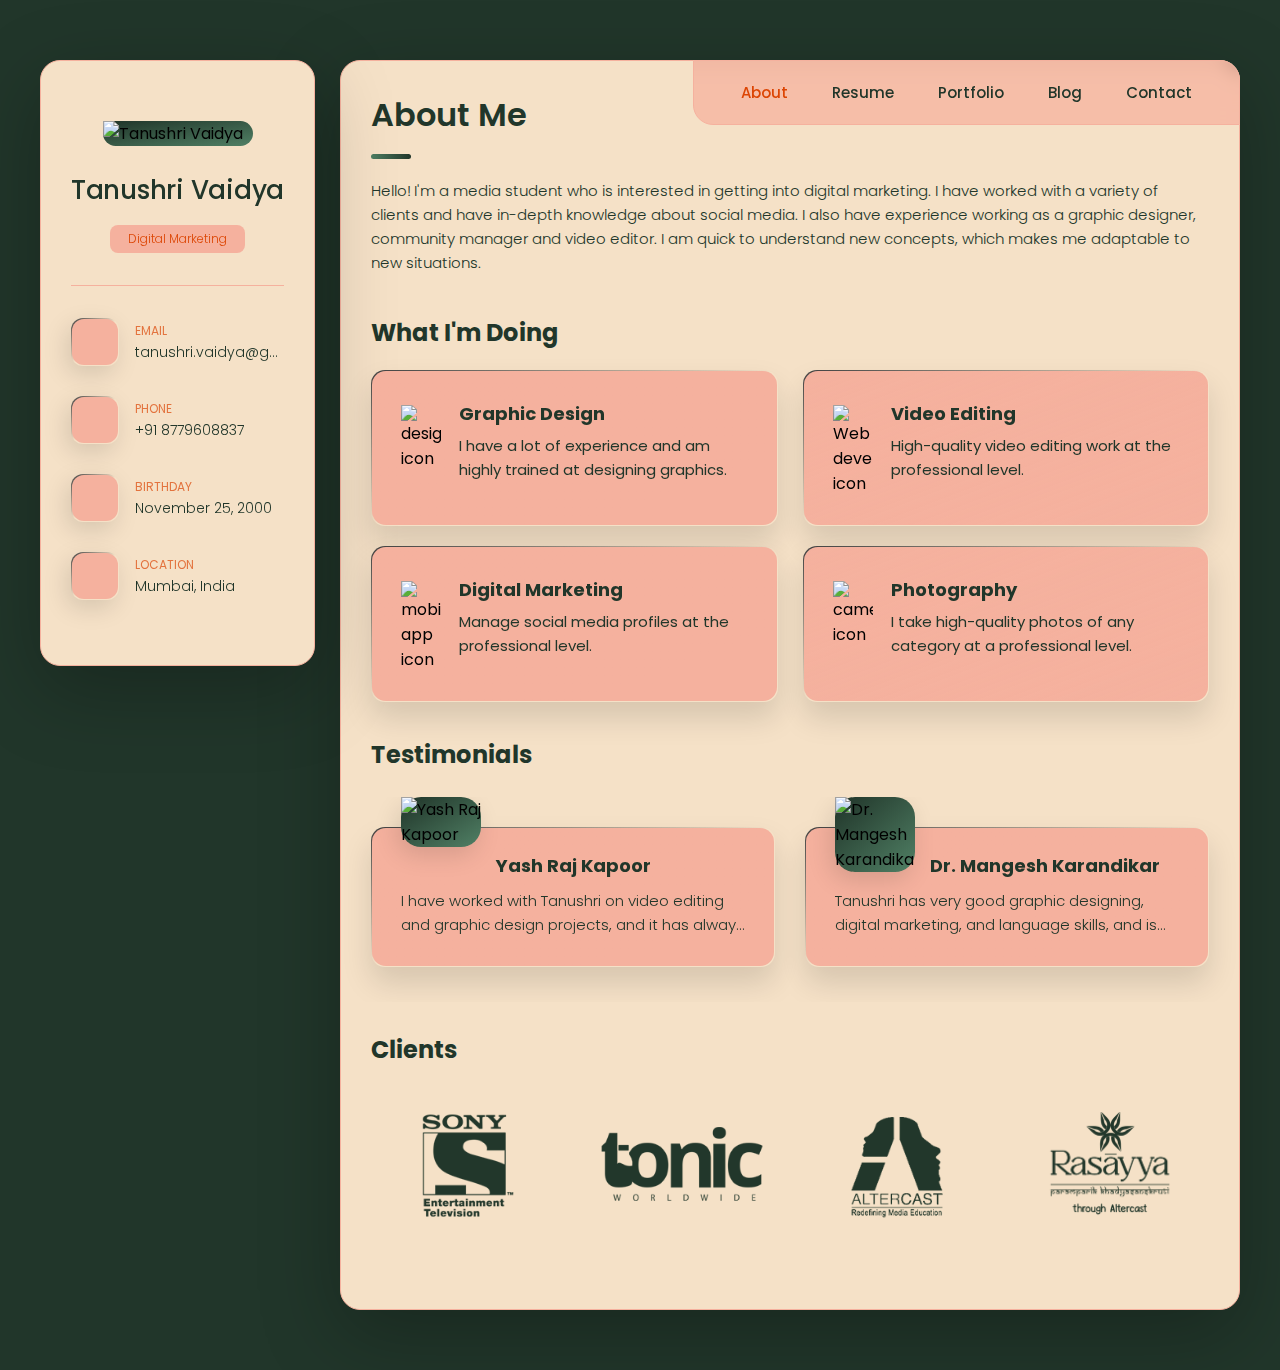
==== index.html @ 852ce0fb "Added password protection" ====
<!DOCTYPE html>
<html lang="en">
	<head>
		<meta charset="UTF-8" />
		<meta http-equiv="X-UA-Compatible" content="IE=edge" />
		<meta name="viewport" content="width=device-width, initial-scale=1.0" />
		<title>Tanushri Vaidya</title>
		<meta content="website" property="og:type" />
		<meta content="Tanushri Vaidya" property="og:title" />
		<meta
			content="I'm a media student pursuing Digital Marketing."
			property="fb:site_name"
		/>
		<meta
			content="I'm a media student who aims to work in the Digital Marketing and Community Management fields."
			property="og:description"
		/>
		<meta content="https://tanushrivaidya.in" property="og:url" />
		<meta
			content="https://tanushrivaidya.in/assets/images/my-new-avatar.png"
			property="og:image"
		/>
		<meta content="#FFDB70" data-react-helmet="true" name="theme-color" />

		<!--

    - favicon (Letter t icons created by riajulislam - Flaticon)
  -->
		<link
			rel="shortcut icon"
			href="./assets/images/logo.ico"
			type="image/x-icon"
		/>

		<!--
    - custom css link
  -->
		<link rel="stylesheet" href="./assets/css/style.css" />

		<!--
    - google font link
  -->
		<link rel="preconnect" href="https://fonts.googleapis.com" />
		<link rel="preconnect" href="https://fonts.gstatic.com" crossorigin />
		<link
			href="https://fonts.googleapis.com/css2?family=Poppins:wght@300;400;500;600&display=swap"
			rel="stylesheet"
		/>
	</head>

	<body>
		<!--
    - #MAIN
  -->

		<main>
			<!--
      - #SIDEBAR
    -->

			<aside class="sidebar" data-sidebar>
				<div class="sidebar-info">
					<figure class="avatar-box">
						<img
							src="./assets/images/my-new-avatar.png"
							alt="Tanushri Vaidya"
							width="80"
						/>
					</figure>

					<div class="info-content">
						<h1 class="name" title="Tanushri Vaidya">Tanushri Vaidya</h1>

						<p class="title">Digital Marketing</p>
					</div>

					<button class="info_more-btn" data-sidebar-btn>
						<span>Show Contacts</span>

						<ion-icon name="chevron-down"></ion-icon>
					</button>
				</div>

				<div class="sidebar-info_more">
					<div class="separator"></div>

					<ul class="contacts-list">
						<li class="contact-item">
							<div class="icon-box">
								<ion-icon name="mail-outline"></ion-icon>
							</div>

							<div class="contact-info">
								<p class="contact-title">Email</p>

								<a href="mailto:tanushri.vaidya@gmail.com" class="contact-link"
									>tanushri.vaidya@gmail.com</a
								>
							</div>
						</li>

						<li class="contact-item">
							<div class="icon-box">
								<ion-icon name="phone-portrait-outline"></ion-icon>
							</div>

							<div class="contact-info">
								<p class="contact-title">Phone</p>

								<a href="https://wa.me/918779608837" class="contact-link"
									>+91 8779608837</a
								>
							</div>
						</li>

						<li class="contact-item">
							<div class="icon-box">
								<ion-icon name="calendar-outline"></ion-icon>
							</div>

							<div class="contact-info">
								<p class="contact-title">Birthday</p>

								<time datetime="1982-06-23">November 25, 2000</time>
							</div>
						</li>

						<li class="contact-item">
							<div class="icon-box">
								<ion-icon name="location-outline"></ion-icon>
							</div>

							<div class="contact-info">
								<p class="contact-title">Location</p>

								<address>Mumbai, India</address>
							</div>
						</li>
					</ul>

					<div class="separator"></div>

					<ul class="social-list">
						<li class="social-item">
							<a
								href="https://www.facebook.com/tanushri.vaidya.7"
								class="social-link"
							>
								<ion-icon name="logo-facebook"></ion-icon>
							</a>
						</li>

						<li class="social-item">
							<a href="https://twitter.com/tansmh" class="social-link">
								<ion-icon name="logo-twitter"></ion-icon>
							</a>
						</li>

						<li class="social-item">
							<a href="https://instagram.com/tanityshop" class="social-link">
								<ion-icon name="logo-instagram"></ion-icon>
							</a>
						</li>

						<li class="social-item">
							<a
								href="https://www.linkedin.com/in/tanushrivaidya"
								class="social-link"
							>
								<ion-icon name="logo-linkedin"></ion-icon>
							</a>
						</li>

						<li class="social-item">
							<a
								href="https://www.youtube.com/@TanityShop"
								class="social-link"
							>
								<ion-icon name="logo-youtube"></ion-icon>
							</a>
						</li>
					</ul>
				</div>
			</aside>

			<!--
      - #main-content
    -->

			<div class="main-content">
				<!--
        - #NAVBAR
      -->

				<nav class="navbar">
					<ul class="navbar-list">
						<li class="navbar-item">
							<button class="navbar-link active" data-nav-link>About</button>
						</li>

						<li class="navbar-item">
							<button class="navbar-link" data-nav-link>Resume</button>
						</li>

						<li class="navbar-item">
							<button class="navbar-link" data-nav-link id="password-protect">Portfolio</button>
						</li>

						<li class="navbar-item">
							<button class="navbar-link" data-nav-link>Blog</button>
						</li>

						<li class="navbar-item">
							<button class="navbar-link" data-nav-link>Contact</button>
						</li>
					</ul>
				</nav>

				<!--
        - #ABOUT
      -->

				<article class="about active" data-page="about">
					<header>
						<h2 class="h2 article-title">About me</h2>
					</header>

					<section class="about-text">
						<p>
							Hello! I'm a media student who is interested in getting into digital marketing. I have worked with a variety of clients and have in-depth knowledge about social media. I also have experience working as a graphic designer, community manager and video editor. I am quick to understand new concepts, which makes me adaptable to new situations.
						</p>

						<!-- <p>
            My job is to build your website so that it is functional and user-friendly but at the same time attractive.
            Moreover, I add personal touch to your product and make sure that is eye-catching and easy to use. My aim is to bring
            across your
            message and identity in the most creative way. I created web design for many famous brand companies.
          </p>-->
					</section>

					<!--
          - service
        -->

					<section class="service">
						<h3 class="h3 service-title">What i'm doing</h3>

						<ul class="service-list">
							<li class="service-item">
								<div class="service-icon-box">
									<img
										src="./assets/images/icon-design.svg
                "
										alt="design icon"
										width="40"
									/>
								</div>

								<div class="service-content-box">
									<h4 class="h4 service-item-title">Graphic Design</h4>

									<p class="service-item-text">
										I have a lot of experience and am highly trained at
										designing graphics.
									</p>
								</div>
							</li>

							<li class="service-item">
								<div class="service-icon-box">
									<img
										src="./assets/images/icon-dev.svg"
										alt="Web development icon"
										width="40"
									/>
								</div>

								<div class="service-content-box">
									<h4 class="h4 service-item-title">Video Editing</h4>

									<p class="service-item-text">
										High-quality video editing work at the professional level.
									</p>
								</div>
							</li>

							<li class="service-item">
								<div class="service-icon-box">
									<img
										src="./assets/images/icon-app.svg"
										alt="mobile app icon"
										width="40"
									/>
								</div>

								<div class="service-content-box">
									<h4 class="h4 service-item-title">Digital Marketing</h4>

									<p class="service-item-text">
										Manage social media profiles at the professional level.
									</p>
								</div>
							</li>

							<li class="service-item">
								<div class="service-icon-box">
									<img
										src="./assets/images/icon-photo.svg"
										alt="camera icon"
										width="40"
									/>
								</div>

								<div class="service-content-box">
									<h4 class="h4 service-item-title">Photography</h4>

									<p class="service-item-text">
										I take high-quality photos of any category at a professional
										level.
									</p>
								</div>
							</li>
						</ul>
					</section>

					<!--
          - testimonials
        -->

					<section class="testimonials">
						<h3 class="h3 testimonials-title">Testimonials</h3>

						<ul class="testimonials-list has-scrollbar">
							<li class="testimonials-item">
								<div class="content-card" data-testimonials-item>
									<figure class="testimonials-avatar-box">
										<img
											src="./assets/images/avatar-1.png"
											alt="Yash Raj Kapoor"
											width="60"
											data-testimonials-avatar
										/>
									</figure>

									<h4
										class="h4 testimonials-item-title"
										data-testimonials-title
									>
										Yash Raj Kapoor
									</h4>

									<div class="testimonials-text" data-testimonials-text>
										<p>
											I have worked with Tanushri on video editing and graphic
											design projects, and it has always been my pleasure to do
											so. She is hard working and doesn't lose her focus once
											she sets on a target. She works well in teams and is not
											afraid to work under pressure. She will definitely be a
											great asset to any workplace.
										</p>
									</div>
								</div>
							</li>

							<li class="testimonials-item">
								<div class="content-card" data-testimonials-item>
									<figure class="testimonials-avatar-box">
										<img
											src="./assets/images/avatar-4.png"
											alt="Dr. Mangesh Karandikar"
											width="60"
											data-testimonials-avatar
										/>
									</figure>

									<h4
										class="h4 testimonials-item-title"
										data-testimonials-title
									>
										Dr. Mangesh Karandikar
									</h4>

									<div class="testimonials-text" data-testimonials-text>
										<p>
											Tanushri has very good graphic designing, digital
											marketing, and language skills, and is very dedicated
											towards her work. She is self-motivated, diligent in her
											work, and completes her work well in time. Her performance
											has exceeded our expectations and we are very happy with
											her work.
										</p>
									</div>
								</div>
							</li>

							<!--<li class="testimonials-item">
              <div class="content-card" data-testimonials-item>

                <figure class="testimonials-avatar-box">
                  <img src="./assets/images/avatar-2.png" alt="Jessica miller" width="60" data-testimonials-avatar>
                </figure>

                <h4 class="h4 testimonials-item-title" data-testimonials-title>Rachana Vaidya</h4>

                <div class="testimonials-text" data-testimonials-text>
                  <p>
                    Lorem ipsum dolor sit amet, consectetur adipiscing elit, sed do eiusmod tempor incididunt ut labore 
                    et dolore magna aliqua. Ut enim ad minim veniam, quis nostrud exercitation ullamco laboris nisi ut 
                    aliquip ex ea commodo consequat. Duis aute irure dolor in reprehenderit in voluptate velit esse cillum 
                    dolore eu fugiat nulla pariatur. Excepteur sint occaecat cupidatat non proident, sunt in culpa qui officia 
                    deserunt mollit anim id est laborum.
                  </p>
                </div>

              </div>
            </li>

            <li class="testimonials-item">
              <div class="content-card" data-testimonials-item>

                <figure class="testimonials-avatar-box">
                  <img src="./assets/images/avatar-3.png" alt="Emily evans" width="60" data-testimonials-avatar>
                </figure>

                <h4 class="h4 testimonials-item-title" data-testimonials-title>Emily evans</h4>

                <div class="testimonials-text" data-testimonials-text>
                  <p>
                    Richard was hired to create a corporate identity. We were very pleased with the work done. She has a
                    lot of experience
                    and is very concerned about the needs of client. Lorem ipsum dolor sit amet, ullamcous cididt
                    consectetur adipiscing
                    elit, seds do et eiusmod tempor incididunt ut laborels dolore magnarels alia.
                  </p>
                </div>

              </div>
            </li>

            <li class="testimonials-item">
              <div class="content-card" data-testimonials-item>

                <figure class="testimonials-avatar-box">
                  <img src="./assets/images/avatar-4.png" alt="Henry william" width="60" data-testimonials-avatar>
                </figure>

                <h4 class="h4 testimonials-item-title" data-testimonials-title>Henry william</h4>

                <div class="testimonials-text" data-testimonials-text>
                  <p>
                    Richard was hired to create a corporate identity. We were very pleased with the work done. She has a
                    lot of experience
                    and is very concerned about the needs of client. Lorem ipsum dolor sit amet, ullamcous cididt
                    consectetur adipiscing
                    elit, seds do et eiusmod tempor incididunt ut laborels dolore magnarels alia.
                  </p>
                </div>

              </div>
            </li>-->
						</ul>
					</section>

					<!--
          - testimonials modal
        -->

					<div class="modal-container" data-modal-container>
						<div class="overlay" data-overlay></div>

						<section class="testimonials-modal">
							<button class="modal-close-btn" data-modal-close-btn>
								<ion-icon name="close-outline"></ion-icon>
							</button>

							<div class="modal-img-wrapper">
								<figure class="modal-avatar-box">
									<img
										src="./assets/images/avatar-1.png"
										alt="Daniel lewis"
										width="80"
										data-modal-img
									/>
								</figure>

								<img src="./assets/images/icon-quote.svg" alt="quote icon" />
							</div>

							<div class="modal-content">
								<h4 class="h3 modal-title" data-modal-title>Daniel lewis</h4>

								<time datetime="2021-04-21">21 April, 2022</time>

								<div data-modal-text>
									<p>
										Richard was hired to create a corporate identity. We were
										very pleased with the work done. She has a lot of experience
										and is very concerned about the needs of client. Lorem ipsum
										dolor sit amet, ullamcous cididt consectetur adipiscing
										elit, seds do et eiusmod tempor incididunt ut laborels
										dolore magnarels alia.
									</p>
								</div>
							</div>
						</section>
					</div>

					<!--
          - clients
        -->

					<section class="clients">
						<h3 class="h3 clients-title">Clients</h3>

						<ul class="clients-list has-scrollbar">
							<li class="clients-item">
								<a href="https://twitter.com/SonyTV">
									<img src="./assets/images/logo-2-color.png" alt="Sony Logo" />
								</a>
							</li>

							<li class="clients-item">
								<a href="https://www.tonicworldwide.com">
									<img
										src="./assets/images/logo-3-color.png"
										alt="Tonic Worldwide Logo"
									/>
								</a>
							</li>

							<li class="clients-item">
								<a href="https://altercast.media/">
									<img
										src="./assets/images/logo-4-color.png"
										alt="Altercast LLP Logo"
									/>
								</a>
							</li>

							<li class="clients-item">
								<a href="https://www.facebook.com/rasayya">
									<img
										src="./assets/images/logo-6-color.png"
										alt="Rasayya Logo"
									/>
								</a>
							</li>

							<li class="clients-item">
								<a href="https://www.conspiracycraft.net">
									<img
										src="./assets/images/logo-1-color.png"
										alt="Conspiracy Craft Logo"
									/>
								</a>
							</li>

							<li class="clients-item">
								<a href="https://www.instagram.com/smshetty.bmm">
									<img
										src="./assets/images/logo-5-color.png"
										alt="The Studio - SM Shetty Logo"
									/>
								</a>
							</li>

							<li class="clients-item">
								<a href="https://vibhahealth.com">
									<img
										src="./assets/images/logo-7-color.png"
										alt="Vibha Health Services Logo"
									/>
								</a>
							</li>

							<li class="clients-item">
								<a href="https://kesarbaug.in">
									<img
										src="./assets/images/logo-8-color.png"
										alt="Kesarbaug Logo"
									/>
								</a>
							</li>

							<li class="clients-item">
								<a href="https://www.apexfinancials.co.in">
									<img
										src="./assets/images/logo-9-color.png"
										alt="Apex Financials Logo"
									/>
								</a>
							</li>

							<li class="clients-item">
								<a href="https://maxentra.in">
									<img
										src="./assets/images/logo-10-color.png"
										alt="Maxentra Logo"
									/>
								</a>
							</li>

							<li class="clients-item">
								<a href="https://primeanalytics.in">
									<img
										src="./assets/images/logo-11-color.png"
										alt="Prime Analytics Logo"
									/>
								</a>
							</li>
						</ul>
					</section>
				</article>

				<!--
        - #RESUME
      -->

				<article class="resume" data-page="resume">
					<header>
						<h2 class="h2 article-title">Resume</h2>
					</header>

					<section class="timeline">
						<div class="title-wrapper">
							<div class="icon-box">
								<ion-icon name="book-outline"></ion-icon>
							</div>

							<h3 class="h3">Education</h3>
						</div>

						<ol class="timeline-list">
							<li class="timeline-item">
								<h4 class="h4 timeline-item-title">University of Mumbai</h4>

								<span>2021-2024</span>

								<p class="timeline-text">
									Bachelor of Arts in Multimedia and Mass Communication
								</p>
							</li>

							<li class="timeline-item">
								<h4 class="h4 timeline-item-title">Sathaye College</h4>

								<span>2017-2019</span>

								<p class="timeline-text">High School - Humanities</p>
							</li>

							<li class="timeline-item">
								<h4 class="h4 timeline-item-title">
									Canossa Convent High School
								</h4>

								<span>2005 — 2017</span>

								<p class="timeline-text">Middle & Elementary Schooling</p>
							</li>
						</ol>
					</section>

					<section class="timeline">
						<div class="title-wrapper">
							<div class="icon-box">
								<ion-icon name="book-outline"></ion-icon>
							</div>

							<h3 class="h3">Experience</h3>
						</div>

						<ol class="timeline-list">

							<li class="timeline-item">
								<h4 class="h4 timeline-item-title">Graphic Design Intern</h4>

								<span>2023 - Present</span>

								<p class="timeline-text">
									I am working currently as a graphic design intern for ConvergenSEE Asia.
								</p>
							</li>

							<!-- <li class="timeline-item">
								<h4 class="h4 timeline-item-title">Founder - Tanity</h4>

								<span>2023 - Present</span>

								<p class="timeline-text">
									Tanity is handmade clay jewellery business that focuses on providing comfort through art.
								</p>
							</li> -->

							<!-- <li class="timeline-item">
								<h4 class="h4 timeline-item-title">Lead Social Media Manager</h4>

								<span>2023 - Present</span>

								<p class="timeline-text">
									I was promoted to lead social media manager for The Studio in S.M.
									Shetty College, Mumbai.
								</p>
							</li> -->

							<li class="timeline-item">
								<h4 class="h4 timeline-item-title">Digital Marketing Intern</h4>

								<span>2022</span>

								<p class="timeline-text">
									I worked as a digital marketing intern for Altercast LLP. I helped businesses with their social media presence by creating stunning visuals using my Photoshop and Canva skills.
									<a href="./assets/images/certificate2.pdf"
										>Download Certificate</a
									>
								</p>
							</li>

							<!-- <li class="timeline-item">
								<h4 class="h4 timeline-item-title">Social Media Manager</h4>

								<span>2022</span>

								<p class="timeline-text">
									I am working as a social media manager for The Studio in S.M.
									Shetty College, Mumbai. I am handling their Instagram and
									LinkedIn accounts where I create, share and market their
									campaigns.
								</p>
							</li> -->

							<!-- <li class="timeline-item">
								<h4 class="h4 timeline-item-title">Live Streamer</h4>

								<span>2021 — 2023</span>

								<p class="timeline-text">
									During the lockdown in our country due to COVID-19, I started
									live streaming on YouTube and Twitch where I created my own
									branding by the name Tansmh. I created gaming content and did
									live podcasts to grow a loyal following with an average
									viewership of around 18 unique users. I am currently a Twitch
									Affiliate.
								</p>
							</li> -->

							<li class="timeline-item">
								<h4 class="h4 timeline-item-title">Social Media Manager</h4>

								<span>2019 — 2021</span>

								<p class="timeline-text">
									I worked as a freelance social media manager in Tonic Media
									for around 2 years. During this time, I handled the official
									SonyTV Twitter account for projects like Kaun Banega Crorepati
									(KBC), Indian Idol, Super Dancer and multiple Award Event
									shows.
								</p>
							</li>

							<!-- <li class="timeline-item">
								<h4 class="h4 timeline-item-title">Community Manager</h4>

								<span>2017 — 2021</span>

								<p class="timeline-text">
									I managed the community of a Minecraft server, Conspiracy
									Craft, for around 4 years. During this tenure I handled their
									Discord, Twitter and Instagram pages where I also conducted
									several giveaways and hosted successful events. We had around
									200 daily active users and around 4,000 Discord server
									members.
								</p>
							</li> -->
						</ol>
					</section>

					<section class="timeline">
						<div class="title-wrapper">
							<div class="icon-box">
								<ion-icon name="book-outline"></ion-icon>
							</div>

							<h3 class="h3">Courses</h3>
						</div>

						<ol class="timeline-list">
							<li class="timeline-item">
								<h4 class="h4 timeline-item-title">Foundations of Digital Marketing and E-commerce</h4>

								<span>2023</span>

								<p class="timeline-text">
									Completed on Coursera
									<a href="https://coursera.org/share/d32b8cdea600d72fe335565ebf306050"
										>View Certificate</a
									>
								</p>
							</li>

							<li class="timeline-item">
								<h4 class="h4 timeline-item-title">Use Canva to Create Social Media Visuals for Business</h4>

								<span>2023</span>

								<p class="timeline-text">
									Completed on Coursera
									<a href="https://coursera.org/share/8743001a186ba805e23c2220dafa6d19"
										>View Certificate</a
									>
								</p>
							</li>
							
							<li class="timeline-item">
								<h4 class="h4 timeline-item-title">Filmmaking Course</h4>

								<span>2021</span>

								<p class="timeline-text">
									Conducted by Altercast LLP
									<a href="./assets/images/certificate1.pdf"
										>View Certificate</a
									>
								</p>
							</li>
						</ol>
					</section>

					<section class="skill">
						<h3 class="h3 skills-title">My skills</h3>

						<ul class="skills-list content-card">
							<li class="skills-item">
								<div class="title-wrapper">
									<h5 class="h5">Digital Marketing</h5>
									<data value="80">80%</data>
								</div>

								<div class="skill-progress-bg">
									<div class="skill-progress-fill" style="width: 80%"></div>
								</div>
							</li>

							<li class="skills-item">
								<div class="title-wrapper">
									<h5 class="h5">Copywriting</h5>
									<data value="50">50%</data>
								</div>

								<div class="skill-progress-bg">
									<div class="skill-progress-fill" style="width: 50%"></div>
								</div>
							</li>

							<li class="skills-item">
								<div class="title-wrapper">
									<h5 class="h5">Graphic Design</h5>
									<data value="60">60%</data>
								</div>

								<div class="skill-progress-bg">
									<div class="skill-progress-fill" style="width: 60%"></div>
								</div>
							</li>

							<li class="skills-item">
								<div class="title-wrapper">
									<h5 class="h5">Video Editing</h5>
									<data value="70">70%</data>
								</div>

								<div class="skill-progress-bg">
									<div class="skill-progress-fill" style="width: 70%"></div>
								</div>
							</li>
						</ul>
					</section>
				</article>

				<!--
        - #PORTFOLIO
      -->

				<article class="portfolio" data-page="portfolio" id="portfolio-password">
					<header>
						<h2 class="h2 article-title">Portfolio</h2>
					</header>

					<section class="projects">
						<ul class="filter-list">
							<li class="filter-item">
								<button class="active" data-filter-btn>All</button>
							</li>

							<li class="filter-item">
								<button data-filter-btn>Graphic Design</button>
							</li>

							<li class="filter-item">
								<button data-filter-btn>Digital Marketing</button>
							</li>

							<li class="filter-item">
								<button data-filter-btn>Video Editing</button>
							</li>
						</ul>

						<div class="filter-select-box">
							<button class="filter-select" data-select>
								<div class="select-value" data-selecct-value>
									Select category
								</div>

								<div class="select-icon">
									<ion-icon name="chevron-down"></ion-icon>
								</div>
							</button>

							<ul class="select-list">
								<li class="select-item">
									<button data-select-item>All</button>
								</li>

								<li class="select-item">
									<button data-select-item>Graphic Design</button>
								</li>

								<li class="select-item">
									<button data-select-item>Digital Marketing</button>
								</li>

								<li class="select-item">
									<button data-select-item>Video Editing</button>
								</li>
							</ul>
						</div>

						<ul class="project-list">
							<li
								class="project-item active"
								data-filter-item
								data-category="digital marketing"
							>
								<a href="./assets/images/PrimeAnalytics1.png" target="_blank">
									<figure class="project-img">
										<div class="project-item-icon-box">
											<ion-icon name="eye-outline"></ion-icon>
										</div>

										<img
											src="./assets/images/PrimeAnalytics1.png"
											alt="Social Posts for Prime Analytics"
											loading="lazy"
										/>
									</figure>

									<h3 class="project-title">Advertisement</h3>

									<p class="project-category">Social Media</p>
								</a>
							</li>

							<li
								class="project-item active"
								data-filter-item
								data-category="digital marketing"
							>
								<a href="./assets/images/Altercast1.png" target="_blank">
									<figure class="project-img">
										<div class="project-item-icon-box">
											<ion-icon name="eye-outline"></ion-icon>
										</div>

										<img
											src="./assets/images/Altercast1.png"
											alt="Social Posts for Altercast LLP"
											loading="lazy"
										/>
									</figure>

									<h3 class="project-title">Advertisement</h3>

									<p class="project-category">Social Media</p>
								</a>
							</li>

							<li
								class="project-item active"
								data-filter-item
								data-category="digital marketing"
							>
								<a href="./assets/images/ApexFinancials2.png" target="_blank">
									<figure class="project-img">
										<div class="project-item-icon-box">
											<ion-icon name="eye-outline"></ion-icon>
										</div>

										<img
											src="./assets/images/ApexFinancials2.png"
											alt="Social Posts for Apex Financials"
											loading="lazy"
										/>
									</figure>

									<h3 class="project-title">Advertisement</h3>

									<p class="project-category">Social Media</p>
								</a>
							</li>

							<li
								class="project-item active"
								data-filter-item
								data-category="digital marketing"
							>
								<a href="./assets/images/Maxentra2.png" target="_blank">
									<figure class="project-img">
										<div class="project-item-icon-box">
											<ion-icon name="eye-outline"></ion-icon>
										</div>

										<img
											src="./assets/images/Maxentra2.png"
											alt="Social Posts for Maxentra"
											loading="lazy"
										/>
									</figure>

									<h3 class="project-title">Advertisement</h3>

									<p class="project-category">Social Media</p>
								</a>
							</li>

							<li
								class="project-item active"
								data-filter-item
								data-category="digital marketing"
							>
								<a href="./assets/images/Maxentra1.png" target="_blank">
									<figure class="project-img">
										<div class="project-item-icon-box">
											<ion-icon name="eye-outline"></ion-icon>
										</div>

										<img
											src="./assets/images/Maxentra1.png"
											alt="Instagram stories for Maxentra"
											loading="lazy"
										/>
									</figure>

									<h3 class="project-title">Advertisement</h3>

									<p class="project-category">Social Media</p>
								</a>
							</li>

							<li
								class="project-item active"
								data-filter-item
								data-category="digital marketing"
							>
								<a href="./assets/images/ApexFinancials1.png" target="_blank">
									<figure class="project-img">
										<div class="project-item-icon-box">
											<ion-icon name="eye-outline"></ion-icon>
										</div>

										<img
											src="./assets/images/ApexFinancials1.png"
											alt="Instagram stories for Apex Financials"
											loading="lazy"
										/>
									</figure>

									<h3 class="project-title">Advertisement</h3>

									<p class="project-category">Social Media</p>
								</a>
							</li>

							<li
								class="project-item active"
								data-filter-item
								data-category="digital marketing"
							>
								<a href="./assets/images/Kesarbaug5.png" target="_blank">
									<figure class="project-img">
										<div class="project-item-icon-box">
											<ion-icon name="eye-outline"></ion-icon>
										</div>

										<img
											src="./assets/images/Kesarbaug5.png"
											alt="Instagram stories for Kesarbaug"
											loading="lazy"
										/>
									</figure>

									<h3 class="project-title">Advertisement</h3>

									<p class="project-category">Social Media</p>
								</a>
							</li>

							<li
								class="project-item active"
								data-filter-item
								data-category="graphic design"
							>
								<a href="./assets/images/Kesarbaug4.png" target="_blank">
									<figure class="project-img">
										<div class="project-item-icon-box">
											<ion-icon name="eye-outline"></ion-icon>
										</div>

										<img
											src="./assets/images/Kesarbaug4.png"
											alt="Flyer for Kesarbaug"
											loading="lazy"
										/>
									</figure>

									<h3 class="project-title">Flyer</h3>

									<p class="project-category">Print</p>
								</a>
							</li>

							<li
								class="project-item active"
								data-filter-item
								data-category="digital marketing"
							>
								<a href="./assets/images/Digital Cards.png" target="_blank">
									<figure class="project-img">
										<div class="project-item-icon-box">
											<ion-icon name="eye-outline"></ion-icon>
										</div>

										<img
											src="./assets/images/Digital Cards.png"
											alt="Digital Cards for Star One, Nisha Creations and VibhaHealth"
											loading="lazy"
										/>
									</figure>

									<h3 class="project-title">Digital Cards</h3>

									<p class="project-category">Social Media</p>
								</a>
							</li>

							<li
								class="project-item active"
								data-filter-item
								data-category="digital marketing"
							>
								<a href="./assets/images/Kesarbaug3.png" target="_blank">
									<figure class="project-img">
										<div class="project-item-icon-box">
											<ion-icon name="eye-outline"></ion-icon>
										</div>

										<img
											src="./assets/images/Kesarbaug3.png"
											alt="Kesarbaug Oils"
											loading="lazy"
										/>
									</figure>

									<h3 class="project-title">Advertisement</h3>

									<p class="project-category">Social Media</p>
								</a>
							</li>

							<li
								class="project-item active"
								data-filter-item
								data-category="digital marketing"
							>
								<a href="./assets/images/Kesarbaug2.png" target="_blank">
									<figure class="project-img">
										<div class="project-item-icon-box">
											<ion-icon name="eye-outline"></ion-icon>
										</div>

										<img
											src="./assets/images/Kesarbaug2.png"
											alt="Kesarbaug Oils"
											loading="lazy"
										/>
									</figure>

									<h3 class="project-title">Advertisement</h3>

									<p class="project-category">Social Media</p>
								</a>
							</li>

							<li
								class="project-item active"
								data-filter-item
								data-category="digital marketing"
							>
								<a href="./assets/images/Kesarbaug1.png" target="_blank">
									<figure class="project-img">
										<div class="project-item-icon-box">
											<ion-icon name="eye-outline"></ion-icon>
										</div>

										<img
											src="./assets/images/Kesarbaug1.png"
											alt="Kesarbaug Oils"
											loading="lazy"
										/>
									</figure>

									<h3 class="project-title">Advertisement</h3>

									<p class="project-category">Social Media</p>
								</a>
							</li>

							<li
								class="project-item active"
								data-filter-item
								data-category="digital marketing"
							>
								<a href="./assets/images/Rasayya2.png" target="_blank">
									<figure class="project-img">
										<div class="project-item-icon-box">
											<ion-icon name="eye-outline"></ion-icon>
										</div>

										<img
											src="./assets/images/Rasayya2.png"
											alt="Rasayya Biryani"
											loading="lazy"
										/>
									</figure>

									<h3 class="project-title">Advertisement</h3>

									<p class="project-category">Social Media</p>
								</a>
							</li>

							<li
								class="project-item active"
								data-filter-item
								data-category="digital marketing"
							>
								<a href="./assets/images/Rasayya1.png" target="_blank">
									<figure class="project-img">
										<div class="project-item-icon-box">
											<ion-icon name="eye-outline"></ion-icon>
										</div>

										<img
											src="./assets/images/Rasayya1.png"
											alt="Rasayya Biryani"
											loading="lazy"
										/>
									</figure>

									<h3 class="project-title">Advertisement</h3>

									<p class="project-category">Social Media</p>
								</a>
							</li>

							<li
								class="project-item active"
								data-filter-item
								data-category="digital marketing"
							>
								<a href="./assets/images/Vibha Health2.png" target="_blank">
									<figure class="project-img">
										<div class="project-item-icon-box">
											<ion-icon name="eye-outline"></ion-icon>
										</div>

										<img
											src="./assets/images/Vibha Health2.png"
											alt="VibhaHealth Ad"
											loading="lazy"
										/>
									</figure>

									<h3 class="project-title">Advertisement</h3>

									<p class="project-category">Social Media</p>
								</a>
							</li>

							<li
								class="project-item active"
								data-filter-item
								data-category="digital marketing"
							>
								<a href="./assets/images/Vibha Health1.png" target="_blank">
									<figure class="project-img">
										<div class="project-item-icon-box">
											<ion-icon name="eye-outline"></ion-icon>
										</div>

										<img
											src="./assets/images/Vibha Health1.png"
											alt="VibhaHealth Ad"
											loading="lazy"
										/>
									</figure>

									<h3 class="project-title">Advertisement</h3>

									<p class="project-category">Social Media</p>
								</a>
							</li>

							<li
								class="project-item active"
								data-filter-item
								data-category="video editing"
							>
								<a href="https://youtu.be/AnJYuNOgvYk" target="_blank">
									<figure class="project-img">
										<div class="project-item-icon-box">
											<ion-icon name="eye-outline"></ion-icon>
										</div>

										<img
											src="./assets/images/Anganwadi.jpg"
											alt="Anganwadi Workers"
											loading="lazy"
										/>
									</figure>

									<h3 class="project-title">Anganwadi Workers</h3>

									<p class="project-category">Documentary</p>
								</a>
							</li>

							<li
								class="project-item active"
								data-filter-item
								data-category="graphic design"
							>
								<a href="./assets/images/Debutants22.png" target="_blank">
									<figure class="project-img">
										<div class="project-item-icon-box">
											<ion-icon name="eye-outline"></ion-icon>
										</div>

										<img
											src="./assets/images/Debutants22.png"
											alt="The Studio Team"
											loading="lazy"
										/>
									</figure>

									<h3 class="project-title">Debutants 2022</h3>

									<p class="project-category">Invititation</p>
								</a>
							</li>

							<li
								class="project-item active"
								data-filter-item
								data-category="digital marketing"
							>
								<a
									href="https://www.instagram.com/reel/CgRx_FXgKsD/?igshid=YmMyMTA2M2Y="
									target="_blank"
								>
									<figure class="project-img">
										<div class="project-item-icon-box">
											<ion-icon name="eye-outline"></ion-icon>
										</div>

										<img
											src="./assets/images/Debutants22Teaser.jpg"
											alt="Debutants Teaser"
											loading="lazy"
										/>
									</figure>

									<h3 class="project-title">Debutants Teaser</h3>

									<p class="project-category">Instagram</p>
								</a>
							</li>

							<li
								class="project-item active"
								data-filter-item
								data-category="graphic design"
							>
								<a href="./assets/images/StudioTeamPoster.png" target="_blank">
									<figure class="project-img">
										<div class="project-item-icon-box">
											<ion-icon name="eye-outline"></ion-icon>
										</div>

										<img
											src="./assets/images/StudioTeamPoster.png"
											alt="The Studio Team"
											loading="lazy"
										/>
									</figure>

									<h3 class="project-title">The Studio Team</h3>

									<p class="project-category">Poster</p>
								</a>
							</li>

							<li
								class="project-item active"
								data-filter-item
								data-category="video editing"
							>
								<a
									href="https://www.youtube.com/watch?v=LJJj11V4B3Y"
									target="_blank"
								>
									<figure class="project-img">
										<div class="project-item-icon-box">
											<ion-icon name="eye-outline"></ion-icon>
										</div>

										<img
											src="./assets/images/Enemy.jpg"
											alt="Enemy - Tan x Simon"
											loading="lazy"
										/>
									</figure>

									<h3 class="project-title">Enemy - Tan x Simon</h3>

									<p class="project-category">YouTube</p>
								</a>
							</li>
						</ul>
					</section>
				</article>

				<!--
        - #YOUTUBE
      -->

				<article class="blog">
					<header>
						<h2 class="h2 article-title">YouTube</h2>
					</header>

					<section class="blog-posts">
						<ul class="blog-posts-list">
							<li class="blog-post-item">
								<a href="https://www.youtube.com/watch?v=ofo4zI_xb3o">
									<figure class="blog-banner-box">
										<img
											src="./assets/images/blog-1.jpg"
											alt="Game Breaking Spike Bug in Valorant?"
											loading="lazy"
										/>
									</figure>

									<div class="blog-content">
										<div class="blog-meta">
											<p class="blog-category">Video</p>

											<span class="dot"></span>

											<time datetime="2022-07-01">July 1, 2022</time>
										</div>

										<h3 class="h3 blog-item-title">
											Game Breaking Spike Bug in Valorant?
										</h3>

										<p class="blog-text">Valorant Funny Moments</p>
									</div>
								</a>
							</li>

							<li class="blog-post-item">
								<a href="https://www.youtube.com/watch?v=LJJj11V4B3Y">
									<figure class="blog-banner-box">
										<img
											src="./assets/images/blog-2.jpg"
											alt="Enemy - Tan x Simon"
											loading="lazy"
										/>
									</figure>

									<div class="blog-content">
										<div class="blog-meta">
											<p class="blog-category">Video</p>

											<span class="dot"></span>

											<time datetime="2022-06-25">June 25, 2022</time>
										</div>

										<h3 class="h3 blog-item-title">Enemy - Tan x Simon</h3>

										<p class="blog-text">Valorant Montage</p>
									</div>
								</a>
							</li>

							<li class="blog-post-item">
								<a href="#">
									<figure class="blog-banner-box">
										<img
											src="./assets/images/blog-3.jpg"
											alt="Can't remember the last time I hit a good shot"
											loading="lazy"
										/>
									</figure>

									<div class="blog-content">
										<div class="blog-meta">
											<p class="blog-category">Video</p>

											<span class="dot"></span>

											<time datetime="2022-06-14">June 14, 2022</time>
										</div>

										<h3 class="h3 blog-item-title">
											Can't remember the last time I hit a good shot
										</h3>

										<p class="blog-text">Valorant Funny Moments</p>
									</div>
								</a>
							</li>

							<li class="blog-post-item">
								<a href="https://www.youtube.com/watch?v=F_iNGd_6qE0">
									<figure class="blog-banner-box">
										<img
											src="./assets/images/blog-4.jpg"
											alt="Am I a sheriff god now? (I wish)"
											loading="lazy"
										/>
									</figure>

									<div class="blog-content">
										<div class="blog-meta">
											<p class="blog-category">Video</p>

											<span class="dot"></span>

											<time datetime="2022-01-24">January 24, 2022</time>
										</div>

										<h3 class="h3 blog-item-title">
											Am I a sheriff god now? (I wish)
										</h3>

										<p class="blog-text">Valorant Funny Moments</p>
									</div>
								</a>
							</li>

							<li class="blog-post-item">
								<a href="https://www.youtube.com/watch?v=PuB3EecYF78">
									<figure class="blog-banner-box">
										<img
											src="./assets/images/blog-5.jpg"
											alt="Tan? Tannn?!? Tan!!"
											loading="lazy"
										/>
									</figure>

									<div class="blog-content">
										<div class="blog-meta">
											<p class="blog-category">Video</p>

											<span class="dot"></span>

											<time datetime="2022-01-11">January 11, 2022</time>
										</div>

										<h3 class="h3 blog-item-title">Tan? Tannn?!? Tan!!</h3>

										<p class="blog-text">Valorant Funny Moments</p>
									</div>
								</a>
							</li>

							<li class="blog-post-item">
								<a href="https://www.youtube.com/watch?v=FQ7-2fNIBKI">
									<figure class="blog-banner-box">
										<img
											src="./assets/images/blog-6.jpg"
											alt="Valorant Highlights - My first ever video!"
											loading="lazy"
										/>
									</figure>

									<div class="blog-content">
										<div class="blog-meta">
											<p class="blog-category">Video</p>

											<span class="dot"></span>

											<time datetime="2021-11-10">November 10, 2021</time>
										</div>

										<h3 class="h3 blog-item-title">
											Valorant Highlights - My first ever video!
										</h3>

										<p class="blog-text">Valorant Funny Moments</p>
									</div>
								</a>
							</li>
						</ul>
					</section>
				</article>

				<!--
        - #BLOG
      -->

				<article class="blog" data-page="blog">
					<header>
						<h2 class="h2 article-title">Blog</h2>
					</header>

					<section class="blog-posts">
						<ul class="blog-posts-list">
							<li class="blog-post-item">
								<a
									href="https://tanushrivaidya.wixsite.com/whatdoyouthink/post/and-lionel-messi-finally-wins"
								>
									<figure class="blog-banner-box">
										<img
											src="./assets/images/blog-10.jpg"
											alt="And Lionel Messi finally wins!"
											loading="lazy"
										/>
									</figure>

									<div class="blog-content">
										<div class="blog-meta">
											<!-- <p class="blog-category">Design</p>

											<span class="dot"></span> -->

											<time datetime="2022-12-24">Dec 24, 2022</time>
										</div>

										<h3 class="h3 blog-item-title">
											And Lionel Messi finally wins!
										</h3>

										<p class="blog-text">
											It's settled, Lionel Messi takes the title of G.O.A.T
											(Greatest Of All Time) as the wins an undoubtedly the
											greatest game in FIFA World...
										</p>
									</div>
								</a>
							</li>

							<li class="blog-post-item">
								<a
									href="https://tanushrivaidya.wixsite.com/whatdoyouthink/post/journalist-dies-while-covering-the-world-cup-match-between-argentina-and-the-netherlands"
								>
									<figure class="blog-banner-box">
										<img
											src="./assets/images/blog-9.jpg"
											alt="Journalist dies while covering the World Cup match between Argentina and the Netherlands."
											loading="lazy"
										/>
									</figure>

									<div class="blog-content">
										<div class="blog-meta">
											<!-- <p class="blog-category">Design</p>

											<span class="dot"></span> -->

											<time datetime="2022-12-15">Dec 15, 2022</time>
										</div>

										<h3 class="h3 blog-item-title">
											Journalist dies while covering the World Cup match between
											Argentina and the Netherlands.
										</h3>

										<p class="blog-text">
											It's with a heavy heart that we announce the death of
											soccer writer Grant Wahl. He passed away on December 10,
											2022 while covering the...
										</p>
									</div>
								</a>
							</li>

							<li class="blog-post-item">
								<a
									href="https://tanushrivaidya.wixsite.com/whatdoyouthink/post/life-in-color-palette"
								>
									<figure class="blog-banner-box">
										<img
											src="./assets/images/blog-8.jpg"
											alt="Life in Color Palette"
											loading="lazy"
										/>
									</figure>

									<div class="blog-content">
										<div class="blog-meta">
											<!-- <p class="blog-category">Design</p>

											<span class="dot"></span> -->

											<time datetime="2022-11-27">Nov 27, 2022</time>
										</div>

										<h3 class="h3 blog-item-title">Life in Color Palette</h3>

										<p class="blog-text">
											The healing power of nature most likely comes from being
											surrounded by living things. Plants obviously absorb
											carbon dioxide and give out...
										</p>
									</div>
								</a>
							</li>

							<li class="blog-post-item">
								<a
									href="https://tanushrivaidya.wixsite.com/whatdoyouthink/post/increasing-harassment-towards-female-gaming-content-creators"
								>
									<figure class="blog-banner-box">
										<img
											src="./assets/images/blog-7.jpg"
											alt="Increasing Harassment Towards Female Gaming Content Creators"
											loading="lazy"
										/>
									</figure>

									<div class="blog-content">
										<div class="blog-meta">
											<!-- <p class="blog-category">Design</p>

											<span class="dot"></span> -->

											<time datetime="2022-02-06">Feb 6, 2022</time>
										</div>

										<h3 class="h3 blog-item-title">
											Increasing Harassment Towards Female Gaming Content
											Creators
										</h3>

										<p class="blog-text">
											As more women come into the gaming space, the harassment
											they have to deal with is becoming more prominent and
											intense. So I'm going to...
										</p>
									</div>
								</a>
							</li>

							<li class="blog-post-item">
								<a
									href="https://tanushrivaidya.wixsite.com/whatdoyouthink/post/impact-of-mass-media-on-the-society"
								>
									<figure class="blog-banner-box">
										<img
											src="./assets/images/blog-6.jpg"
											alt="Impact of Mass Media on the society"
											loading="lazy"
										/>
									</figure>

									<div class="blog-content">
										<div class="blog-meta">
											<!-- <p class="blog-category">Design</p>

											<span class="dot"></span> -->

											<time datetime="2021-12-21">Dec 21, 2021</time>
										</div>

										<h3 class="h3 blog-item-title">
											Impact of Mass Media on the society
										</h3>

										<p class="blog-text">
											The influence or impact of Mass Media on the society can
											be negative or positive. The negative is that mass media
											can lead people to...
										</p>
									</div>
								</a>
							</li>

							<li class="blog-post-item">
								<a
									href="https://tanushrivaidya.wixsite.com/whatdoyouthink/post/how-has-the-internet-affected-the-society"
								>
									<figure class="blog-banner-box">
										<img
											src="./assets/images/blog-5.jpg"
											alt="How has the Internet affected the society?"
											loading="lazy"
										/>
									</figure>

									<div class="blog-content">
										<div class="blog-meta">
											<!-- <p class="blog-category">Design</p>

											<span class="dot"></span> -->

											<time datetime="2021-12-05">Dec 5, 2021</time>
										</div>

										<h3 class="h3 blog-item-title">
											How has the Internet affected the society?
										</h3>

										<p class="blog-text">
											Through the Internet, information about ideas, protests,
											etc. can spread on a large scale which encourages people
											to come together. It...
										</p>
									</div>
								</a>
							</li>

							<li class="blog-post-item">
								<a
									href="https://tanushrivaidya.wixsite.com/whatdoyouthink/post/what-is-it-like-listening-to-a-radio"
								>
									<figure class="blog-banner-box">
										<img
											src="./assets/images/blog-4.jpg"
											alt="What is it like listening to a radio?"
											loading="lazy"
										/>
									</figure>

									<div class="blog-content">
										<div class="blog-meta">
											<!-- <p class="blog-category">Design</p>

											<span class="dot"></span> -->

											<time datetime="2021-11-23">Nov 23, 2021</time>
										</div>

										<h3 class="h3 blog-item-title">
											What is it like listening to a radio?
										</h3>

										<p class="blog-text">
											A lot of people love listening to the radio even in the
											21st century. When asked, people replied that they simply
											like hearing something...
										</p>
									</div>
								</a>
							</li>

							<li class="blog-post-item">
								<a
									href="https://tanushrivaidya.wixsite.com/whatdoyouthink/post/life-before-and-after-television"
								>
									<figure class="blog-banner-box">
										<img
											src="./assets/images/blog-3.jpg"
											alt="Life before and after television."
											loading="lazy"
										/>
									</figure>

									<div class="blog-content">
										<div class="blog-meta">
											<!-- <p class="blog-category">Design</p>

											<span class="dot"></span> -->

											<time datetime="2021-11-22">Nov 22, 2021</time>
										</div>

										<h3 class="h3 blog-item-title">
											Life before and after television.
										</h3>

										<p class="blog-text">
											Before television, people were way more active and
											imaginative. Can you believe that? Newspapers were the
											main source of news back then,...
										</p>
									</div>
								</a>
							</li>

							<li class="blog-post-item">
								<a
									href="https://tanushrivaidya.wixsite.com/whatdoyouthink/post/feeling-like-you-don-t-belong"
								>
									<figure class="blog-banner-box">
										<img
											src="./assets/images/blog-2.jpg"
											alt="Feeling like you don't belong."
											loading="lazy"
										/>
									</figure>

									<div class="blog-content">
										<div class="blog-meta">
											<!-- <p class="blog-category">Design</p>

											<span class="dot"></span> -->

											<time datetime="2021-11-17">Nov 17, 2021</time>
										</div>

										<h3 class="h3 blog-item-title">
											Feeling like you don't belong.
										</h3>

										<p class="blog-text">
											People get comfortable with things and tend to stick with
											it very often; going out of that comfort zone seems
											unnecessary to them. But...
										</p>
									</div>
								</a>
							</li>

							<li class="blog-post-item">
								<a
									href="https://tanushrivaidya.wixsite.com/whatdoyouthink/post/it-s-easy-to-talk-behind-a-screen"
								>
									<figure class="blog-banner-box">
										<img
											src="./assets/images/blog-1.jpg"
											alt="It's easy to talk behind a screen."
											loading="lazy"
										/>
									</figure>

									<div class="blog-content">
										<div class="blog-meta">
											<!--<p class="blog-category">Design</p>

											<span class="dot"></span>-->

											<time datetime="2021-11-16">Nov 16, 2021</time>
										</div>

										<h3 class="h3 blog-item-title">
											It's easy to talk behind a screen.
										</h3>

										<p class="blog-text">
											Something that those of use that are almost constantly in
											an online space don't understand is that there's a human
											being sitting behind...
										</p>
									</div>
								</a>
							</li>
						</ul>
					</section>
				</article>

				<!--
        - #CONTACT
      -->

				<article class="contact" data-page="contact">
					<header>
						<h2 class="h2 article-title">Contact</h2>
					</header>

					<section class="mapbox" data-mapbox>
						<figure>
							<iframe
								src="https://www.google.com/maps/embed?pb=!1m14!1m12!1m3!1d3769.488449173036!2d72.87098511536747!3d19.130084855240344!2m3!1f0!2f0!3f0!3m2!1i1024!2i768!4f13.1!5e0!3m2!1sen!2sin!4v1659704128431!5m2!1sen!2sin"
								width="400"
								height="300"
								loading="lazy"
							>
							</iframe>
						</figure>
					</section>

					<section class="contact-form">
						<h3 class="h3 form-title">Contact Form</h3>

						<form
							action="https://getform.io/f/5ab8de43-d878-4b51-b8f4-ed761ba41917"
							method="POST"
							class="form"
							data-form
						>
							<div class="input-wrapper">
								<input
									type="text"
									name="fullname"
									class="form-input"
									placeholder="Full name"
									required
									data-form-input
								/>

								<input
									type="email"
									name="email"
									class="form-input"
									placeholder="Email address"
									required
									data-form-input
								/>
							</div>

							<textarea
								name="message"
								class="form-input"
								placeholder="Your Message"
								required
								data-form-input
							></textarea>

							<button class="form-btn" type="submit" disabled data-form-btn>
								<ion-icon name="paper-plane"></ion-icon>
								<span>Send Message</span>
							</button>
						</form>
					</section>
				</article>
			</div>
		</main>

		<!--
    - custom js link
  -->
		<script src="./assets/js/script.js"></script>

		<!--
    - ionicon link
  -->
		<script
			type="module"
			src="https://unpkg.com/ionicons@5.5.2/dist/ionicons/ionicons.esm.js"
		></script>
		<script
			nomodule
			src="https://unpkg.com/ionicons@5.5.2/dist/ionicons/ionicons.js"
		></script>
	</body>
</html>
---- assets/css/style.css ----
/*-----------------------------------*\
  #style.css
\*-----------------------------------*/


/**
 * copyright 2022 @codewithsadee
 */





/*-----------------------------------*\
  #CUSTOM PROPERTY
\*-----------------------------------*/

:root {

  /**
   * colors
   */

  /* gradient */

  --bg-gradient-onyx: linear-gradient(
    to bottom right, 
    hsl(146, 24%, 17%) 3%, 
    hsl(146, 23%, 40%) 97%
  );
  --bg-gradient-jet: linear-gradient(
    to bottom right, 
    hsla(13, 81%, 79%, 0.251) 0%, 
    hsla(13, 81%, 79%, 0) 100%
  ), hsl(13, 81%, 79%);
  --bg-gradient-yellow-1: linear-gradient(
    to bottom right, 
    hsl(13, 81%, 79%) 0%, 
    hsla(36, 100%, 69%, 0) 50%
  );
  --bg-gradient-yellow-2: linear-gradient(
    135deg, 
    hsla(45, 100%, 71%, 0.251) 0%, 
    hsla(35, 100%, 68%, 0) 59.86%
  ), hsl(240, 2%, 13%);
  --border-gradient-onyx: linear-gradient(
    to bottom right, 
    hsl(0, 0%, 25%) 0%, 
    hsla(0, 0%, 25%, 0) 50%
  );
  --text-gradient-yellow: linear-gradient(
    to right, 
    hsl(146, 24%, 40%), 
    hsl(146, 24%, 17%)
  );

  /* solid */

  --jet: hsl(13, 81%, 79%);
  --onyx: hsl(13, 81%, 79%);
  --eerie-black-1: hsl(13, 81%, 79%);
  --eerie-black-2: hsl(34, 70%, 87%);
  --smoky-black: hsl(146, 24%, 17%);
  --white-1: hsl(18, 96%, 44%);
  --white-2: hsl(146, 24%, 17%);
  --orange-yellow-crayola: hsl(18, 96%, 44%);
  --vegas-gold: hsl(146, 24%, 17%);
  --light-gray: hsl(146, 24%, 17%);
  --light-gray-70: hsla(18, 96%, 44%, 0.7);
  --bittersweet-shimmer: hsl(0, 43%, 51%);

  /**
   * typography
   */

  /* font-family */
  --ff-poppins: 'Poppins', sans-serif;

  /* font-size */
  --fs-1: 24px;
  --fs-2: 18px;
  --fs-3: 17px;
  --fs-4: 16px;
  --fs-5: 15px;
  --fs-6: 14px;
  --fs-7: 13px;
  --fs-8: 11px;

  /* font-weight */
  --fw-300: 300;
  --fw-400: 400;
  --fw-500: 500;
  --fw-600: 600;

  /**
   * shadow
   */
  
  --shadow-1: -4px 8px 24px hsla(0, 0%, 0%, 0.25);
  --shadow-2: 0 16px 30px hsla(0, 0%, 0%, 0.25);
  --shadow-3: 0 16px 40px hsla(0, 0%, 0%, 0.25);
  --shadow-4: 0 25px 50px hsla(0, 0%, 0%, 0.15);
  --shadow-5: 0 24px 80px hsla(0, 0%, 0%, 0.25);

  /**
   * transition
   */

  --transition-1: 0.25s ease;
  --transition-2: 0.5s ease-in-out;

}





/*-----------------------------------*\
  #RESET
\*-----------------------------------*/

*, *::before, *::after {
  margin: 0;
  padding: 0;
  box-sizing: border-box;
}

a { text-decoration: none; }

li { list-style: none; }

img, ion-icon, a, button, time, span { display: block; }

button {
  font: inherit;
  background: none;
  border: none;
  text-align: left;
  cursor: pointer;
}

input, textarea {
  display: block;
  width: 100%;
  background: none;
  font: inherit;
}

::selection {
  background: var(--orange-yellow-crayola);
  color: var(--smoky-black);
}

:focus { outline-color: var(--orange-yellow-crayola); }

html { font-family: var(--ff-poppins); }

body { background: var(--smoky-black); }





/*-----------------------------------*\
  #REUSED STYLE
\*-----------------------------------*/

.sidebar,
article {
  background: var(--eerie-black-2);
  border: 1px solid var(--jet);
  border-radius: 20px;
  padding: 15px;
  box-shadow: var(--shadow-1);
  z-index: 1;
}

.separator {
  width: 100%;
  height: 1px;
  background: var(--jet);
  margin: 16px 0;
}

.icon-box {
  position: relative;
  background: var(--border-gradient-onyx);
  width: 30px;
  height: 30px;
  border-radius: 8px;
  display: flex;
  justify-content: center;
  align-items: center;
  font-size: 16px;
  color: var(--orange-yellow-crayola);
  box-shadow: var(--shadow-1);
  z-index: 1;
}

.icon-box::before {
  content: "";
  position: absolute;
  inset: 1px;
  background: var(--eerie-black-1);
  border-radius: inherit;
  z-index: -1;
}

.icon-box ion-icon { --ionicon-stroke-width: 35px; }

article { display: none; }

article.active {
  display: block;
  animation: fade 0.5s ease backwards;
}

@keyframes fade {
  0% { opacity: 0; }
  100% { opacity: 1; }
}

.h2,
.h3,
.h4,
.h5 {
  color: var(--white-2);
  text-transform: capitalize;
}

.h2 { font-size: var(--fs-1); }

.h3 { font-size: var(--fs-2); }

.h4 { font-size: var(--fs-4); }

.h5 {
  font-size: var(--fs-7);
  font-weight: var(--fw-500);
}

.article-title {
  position: relative;
  padding-bottom: 7px;
}

.article-title::after {
  content: "";
  position: absolute;
  bottom: 0;
  left: 0;
  width: 30px;
  height: 3px;
  background: var(--text-gradient-yellow);
  border-radius: 3px;
}

.has-scrollbar::-webkit-scrollbar {
  width: 5px; /* for vertical scrollbar */
  height: 5px; /* for horizontal scrollbar */
}

.has-scrollbar::-webkit-scrollbar-track {
  background: var(--onyx);
  border-radius: 5px;
}

.has-scrollbar::-webkit-scrollbar-thumb {
  background: var(--orange-yellow-crayola);
  border-radius: 5px;
}

.has-scrollbar::-webkit-scrollbar-button { width: 20px; }

.content-card {
  position: relative;
  background: var(--border-gradient-onyx);
  padding: 15px;
  padding-top: 45px;
  border-radius: 14px;
  box-shadow: var(--shadow-2);
  cursor: pointer;
  z-index: 1;
}

.content-card::before {
  content: "";
  position: absolute;
  inset: 1px;
  background: var(--bg-gradient-jet);
  border-radius: inherit;
  z-index: -1;
}





/*-----------------------------------*\
  #MAIN
\*-----------------------------------*/

main {
  margin: 15px 12px;
  margin-bottom: 75px;
  min-width: 259px;
}





/*-----------------------------------*\
  #SIDEBAR
\*-----------------------------------*/

.sidebar {
  margin-bottom: 15px;
  max-height: 112px;
  overflow: hidden;
  transition: var(--transition-2);
}

.sidebar.active { max-height: 405px; }

.sidebar-info {
  position: relative;
  display: flex;
  justify-content: flex-start;
  align-items: center;
  gap: 15px;
}

.avatar-box {
  background: var(--bg-gradient-onyx);
  border-radius: 20px;
}

.info-content .name {
  color: var(--white-2);
  font-size: var(--fs-3);
  font-weight: var(--fw-500);
  letter-spacing: -0.25px;
  margin-bottom: 10px;
}

.info-content .title {
  color: var(--white-1);
  background: var(--onyx);
  font-size: var(--fs-8);
  font-weight: var(--fw-300);
  width: max-content;
  padding: 3px 12px;
  border-radius: 8px;
}

.info_more-btn {
  position: absolute;
  top: -15px;
  right: -15px;
  border-radius: 0 15px;
  font-size: 13px;
  color: var(--orange-yellow-crayola);
  background: var(--border-gradient-onyx);
  padding: 10px;
  box-shadow: var(--shadow-2);
  transition: var(--transition-1);
  z-index: 1;
}

.info_more-btn::before {
  content: "";
  position: absolute;
  inset: 1px;
  border-radius: inherit;
  background: var(--bg-gradient-jet);
  transition: var(--transition-1);
  z-index: -1;
}

.info_more-btn:hover,
.info_more-btn:focus { background: var(--bg-gradient-yellow-1); }

.info_more-btn:hover::before,
.info_more-btn:focus::before { background: var(--bg-gradient-yellow-2); }

.info_more-btn span { display: none; }

.sidebar-info_more {
  opacity: 0;
  visibility: hidden;
  transition: var(--transition-2);
}

.sidebar.active .sidebar-info_more {
  opacity: 1;
  visibility: visible;
}

.contacts-list {
  display: grid;
  grid-template-columns: 1fr;
  gap: 16px;
}

.contact-item {
  min-width: 100%;
  display: flex;
  align-items: center;
  gap: 16px;
}

.contact-info {
  max-width: calc(100% - 46px);
  width: calc(100% - 46px);
}

.contact-title {
  color: var(--light-gray-70);
  font-size: var(--fs-8);
  text-transform: uppercase;
  margin-bottom: 2px;
}

.contact-info :is(.contact-link, time, address) {
  color: var(--white-2);
  font-size: var(--fs-7);
}

.contact-info address { font-style: normal; }

.social-list {
  display: flex;
  justify-content: flex-start;
  align-items: center;
  gap: 15px;
  padding-bottom: 4px;
  padding-left: 7px;
}

.social-item .social-link {
  color: var(--light-gray-70);
  font-size: 18px;
}


.social-item .social-link:hover { color: var(--light-gray); }





/*-----------------------------------*\
  #NAVBAR
\*-----------------------------------*/

.navbar {
  position: fixed;
  bottom: 0;
  left: 0;
  width: 100%;
  background: hsla(13, 81%, 79%, 0.75);
  backdrop-filter: blur(10px);
  border: 1px solid var(--jet);
  border-radius: 12px 12px 0 0;
  box-shadow: var(--shadow-2);
  z-index: 5;
}

.navbar-list {
  display: flex;
  flex-wrap: wrap;
  justify-content: center;
  align-items: center;
  padding: 0 10px;
}

.navbar-link {
  color: var(--light-gray);
  font-size: var(--fs-8);
  padding: 20px 7px;
  transition: color var(--transition-1);
}

.navbar-link:hover,
.navbar-link:focus { color: var(--light-gray-70); }

.navbar-link.active { color: var(--orange-yellow-crayola); }





/*-----------------------------------*\
  #ABOUT
\*-----------------------------------*/

.about .article-title { margin-bottom: 15px; }

.about-text {
  color: var(--light-gray);
  font-size: var(--fs-6);
  font-weight: var(--fw-300);
  line-height: 1.6;
}

.about-text p { margin-bottom: 15px; }



/**
 * #service 
 */

.service { margin-bottom: 35px; }

.service-title { margin-bottom: 20px; }

.service-list {
  display: grid;
  grid-template-columns: 1fr;
  gap: 20px;
}

.service-item {
  position: relative;
  background: var(--border-gradient-onyx);
  padding: 20px;
  border-radius: 14px;
  box-shadow: var(--shadow-2);
  z-index: 1;
}

.service-item::before {
  content: "";
  position: absolute;
  inset: 1px;
  background: var(--bg-gradient-jet);
  border-radius: inherit;
  z-index: -1;
}

.service-icon-box { margin-bottom: 10px; }

.service-icon-box img { margin: auto; }

.service-content-box { text-align: center; }

.service-item-title { margin-bottom: 7px; }

.service-item-text {
  color: var(--light-gray);
  font-size: var(--fs-6);
  font-weight: var(--fw-3);
  line-height: 1.6;
}


/**
 * #testimonials 
 */

.testimonials { margin-bottom: 30px; }

.testimonials-title { margin-bottom: 20px; }

.testimonials-list {
  display: flex;
  justify-content: flex-start;
  align-items: flex-start;
  gap: 15px;
  margin: 0 -15px;
  padding: 25px 15px;
  padding-bottom: 35px;
  overflow-x: auto;
  scroll-behavior: smooth;
  overscroll-behavior-inline: contain;
  scroll-snap-type: inline mandatory;
}

.testimonials-item {
  min-width: 100%;
  scroll-snap-align: center;
}

.testimonials-avatar-box {
  position: absolute;
  top: 0;
  left: 0;
  transform: translate(15px, -25px);
  background: var(--bg-gradient-onyx);
  border-radius: 14px;
  box-shadow: var(--shadow-1);
}

.testimonials-item-title { margin-bottom: 7px; }

.testimonials-text {
  color: var(--light-gray);
  font-size: var(--fs-6);
  font-weight: var(--fw-300);
  line-height: 1.6;
  display: -webkit-box;
  line-clamp: 4;
  -webkit-line-clamp: 4;
  -webkit-box-orient: vertical;
  overflow: hidden;
}


/**
 * #testimonials-modal
 */

.modal-container {
  position: fixed;
  top: 0;
  left: 0;
  width: 100%;
  height: 100%;
  display: flex;
  justify-content: center;
  align-items: center;
  overflow-y: auto;
  overscroll-behavior: contain;
  z-index: 20;
  pointer-events: none;
  visibility: hidden;
}

.modal-container::-webkit-scrollbar { display: none; }

.modal-container.active {
  pointer-events: all;
  visibility: visible;
}

.overlay {
  position: fixed;
  top: 0;
  left: 0;
  width: 100%;
  height: 100vh;
  background: hsl(0, 0%, 5%);
  opacity: 0;
  visibility: hidden;
  pointer-events: none;
  z-index: 1;
  transition: var(--transition-1);
}

.overlay.active {
  opacity: 0.8;
  visibility: visible;
  pointer-events: all;
}

.testimonials-modal {
  background: var(--eerie-black-2);
  position: relative;
  padding: 15px;
  margin: 15px 12px;
  border: 1px solid var(--jet);
  border-radius: 14px;
  box-shadow: var(--shadow-5);
  transform: scale(1.2);
  opacity: 0;
  transition: var(--transition-1);
  z-index: 2;
}

.modal-container.active .testimonials-modal {
  transform: scale(1);
  opacity: 1;
}

.modal-close-btn {
  position: absolute;
  top: 15px;
  right: 15px;
  background: var(--onyx);
  border-radius: 8px;
  width: 32px;
  height: 32px;
  display: flex;
  justify-content: center;
  align-items: center;
  color: var(--white-2);
  font-size: 18px;
  opacity: 0.7;
}

.modal-close-btn:hover,
.modal-close-btn:focus { opacity: 1; }

.modal-close-btn ion-icon { --ionicon-stroke-width: 50px; }

.modal-avatar-box {
  background: var(--bg-gradient-onyx);
  width: max-content;
  border-radius: 14px;
  margin-bottom: 15px;
  box-shadow: var(--shadow-2);
}

.modal-img-wrapper > img { display: none; }

.modal-title { margin-bottom: 4px; }

.modal-content time {
  font-size: var(--fs-6);
  color: var(--light-gray-70);
  font-weight: var(--fw-300);
  margin-bottom: 10px;
}

.modal-content p {
  color: var(--light-gray);
  font-size: var(--fs-6);
  font-weight: var(--fw-300);
  line-height: 1.6;
}


/**
 * #clients 
 */

.clients { margin-bottom: 15px; }

.clients-list {
  display: flex;
  justify-content: flex-start;
  align-items: flex-start;
  gap: 15px;
  margin: 0 -15px;
  padding: 25px;
  padding-bottom: 25px;
  overflow-x: auto;
  scroll-behavior: smooth;
  overscroll-behavior-inline: contain;
  scroll-snap-type: inline mandatory;
  scroll-padding-inline: 25px;
}

.clients-item {
  min-width: 50%;
  scroll-snap-align: start;
}

.clients-item img {
  width: 100%;
  transition: var(--transition-1);
}

.clients-item img:hover { filter: drop-shadow(8px 8px 10px #DC4405); }





/*-----------------------------------*\
  #RESUME
\*-----------------------------------*/

.article-title { margin-bottom: 30px; }


/**
 * education and experience 
 */

.timeline { margin-bottom: 30px; }

.timeline .title-wrapper {
  display: flex;
  align-items: center;
  gap: 15px;
  margin-bottom: 25px;
}

.timeline-list {
  font-size: var(--fs-6);
  margin-left: 45px;
}

.timeline-item { position: relative; }

.timeline-item:not(:last-child) { margin-bottom: 20px; }

.timeline-item-title {
  font-size: var(--fs-6);
  line-height: 1.3;
  margin-bottom: 7px;
}

.timeline-list span {
  color: var(--vegas-gold);
  font-weight: var(--fw-400);
  line-height: 1.6;
}

.timeline-item:not(:last-child)::before {
  content: "";
  position: absolute;
  top: -25px;
  left: -30px;
  width: 1px;
  height: calc(100% + 50px);
  background: var(--jet);
}

.timeline-item::after {
  content: "";
  position: absolute;
  top: 5px;
  left: -33px;
  height: 6px;
  width: 6px;
  background: var(--text-gradient-yellow);
  border-radius: 50%;
  box-shadow: 0 0 0 4px var(--jet);
}

.timeline-text {
  color: var(--light-gray);
  font-weight: var(--fw-300);
  line-height: 1.6;
}


/**
 * skills 
 */

.skills-title { margin-bottom: 20px; }

.skills-list { padding: 20px; }


.skills-item:not(:last-child) { margin-bottom: 15px; }

.skill .title-wrapper {
  display: flex;
  align-items: center;
  gap: 5px;
  margin-bottom: 8px;
}

.skill .title-wrapper data {
  color: var(--light-gray);
  font-size: var(--fs-7);
  font-weight: var(--fw-300);
}

.skill-progress-bg {
  background: var(--jet);
  width: 100%;
  height: 8px;
  border-radius: 10px;
}

.skill-progress-fill {
  background: var(--text-gradient-yellow);
  height: 100%;
  border-radius: inherit;
}





/*-----------------------------------*\
  #PORTFOLIO
\*-----------------------------------*/

.filter-list { display: none; }

.filter-select-box {
  position: relative;
  margin-bottom: 25px;
}

.filter-select {
  background: var(--eerie-black-2);
  color: var(--light-gray);
  display: flex;
  justify-content: space-between;
  align-items: center;
  width: 100%;
  padding: 12px 16px;
  border: 1px solid var(--jet);
  border-radius: 14px;
  font-size: var(--fs-6);
  font-weight: var(--fw-300);
}

.filter-select.active .select-icon { transform: rotate(0.5turn); }

.select-list {
  background: var(--eerie-black-2);
  position: absolute;
  top: calc(100% + 6px);
  width: 100%;
  padding: 6px;
  border: 1px solid var(--jet);
  border-radius: 14px;
  z-index: 2;
  opacity: 0;
  visibility: hidden;
  pointer-events: none;
  transition: 0.15s ease-in-out;
}

.filter-select.active + .select-list {
  opacity: 1;
  visibility: visible;
  pointer-events: all;
}

.select-item button {
  background: var(--eerie-black-2);
  color: var(--light-gray);
  font-size: var(--fs-6);
  font-weight: var(--fw-300);
  text-transform: capitalize;
  width: 100%;
  padding: 8px 10px;
  border-radius: 8px;
}

.select-item button:hover { --eerie-black-2: hsl(240, 2%, 20%); }

.project-list {
  display: grid;
  grid-template-columns: 1fr;
  gap: 30px;
  margin-bottom: 10px;
}

.project-item { display: none; }

.project-item.active {
  display: block;
  animation: scaleUp 0.25s ease forwards;
}

@keyframes scaleUp {
  0% { transform: scale(0.5); }
  100% { transform: scale(1); }
}

.project-item > a { width: 100%; }

.project-img {
  position: relative;
  width: 100%;
  height: 200px;
  border-radius: 16px;
  overflow: hidden;
  margin-bottom: 15px;
}

.project-img::before {
  content: "";
  position: absolute;
  top: 0;
  left: 0;
  width: 100%;
  height: 100%;
  background: transparent;
  z-index: 1;
  transition: var(--transition-1);
}

.project-item > a:hover .project-img::before { background: hsla(0, 0%, 0%, 0.5); }

.project-item-icon-box {
  --scale: 0.8;

  background: var(--jet);
  color: var(--orange-yellow-crayola);
  position: absolute;
  top: 50%;
  left: 50%;
  transform: translate(-50%, -50%) scale(var(--scale));
  font-size: 20px;
  padding: 18px;
  border-radius: 12px;
  opacity: 0;
  z-index: 1;
  transition: var(--transition-1);
}

.project-item > a:hover .project-item-icon-box {
  --scale: 1;
  opacity: 1;
}

.project-item-icon-box ion-icon { --ionicon-stroke-width: 50px; }

.project-img img {
  width: 100%;
  height: 100%;
  object-fit: cover;
  transition: var(--transition-1);
}

.project-item > a:hover img { transform: scale(1.1); }

.project-title,
.project-category { margin-left: 10px; }

.project-title {
  color: var(--white-2);
  font-size: var(--fs-5);
  font-weight: var(--fw-400);
  text-transform: capitalize;
  line-height: 1.3;
}

.project-category {
  color: var(--light-gray-70);
  font-size: var(--fs-6);
  font-weight: var(--fw-300);
}





/*-----------------------------------*\
  #BLOG
\*-----------------------------------*/

.blog-posts { margin-bottom: 10px; }

.blog-posts-list {
  display: grid;
  grid-template-columns: 1fr;
  gap: 20px;
}

.blog-post-item > a {
  position: relative;
  background: var(--border-gradient-onyx);
  height: 100%;
  box-shadow: var(--shadow-4);
  border-radius: 16px;
  z-index: 1;
}

.blog-post-item > a::before {
  content: "";
  position: absolute;
  inset: 1px;
  border-radius: inherit;
  background: var(--eerie-black-1);
  z-index: -1;
}

.blog-banner-box {
  width: 100%;
  height: 200px;
  border-radius: 12px;
  overflow: hidden;
}

.blog-banner-box img {
  width: 100%;
  height: 100%;
  object-fit: cover;
  transition: var(--transition-1);
}

.blog-post-item > a:hover .blog-banner-box img { transform: scale(1.1); }

.blog-content { padding: 15px; }

.blog-meta {
  display: flex;
  justify-content: flex-start;
  align-items: center;
  gap: 7px;
  margin-bottom: 10px;
}

.blog-meta :is(.blog-category, time) {
  color: var(--light-gray-70);
  font-size: var(--fs-6);
  font-weight: var(--fw-300);
}

.blog-meta .dot {
  background: var(--light-gray-70);
  width: 4px;
  height: 4px;
  border-radius: 4px;
}

.blog-item-title {
  margin-bottom: 10px;
  line-height: 1.3;
  transition: var(--transition-1);
}

.blog-post-item > a:hover .blog-item-title { color: var(--orange-yellow-crayola); }

.blog-text {
  color: var(--light-gray);
  font-size: var(--fs-6);
  font-weight: var(--fw-300);
  line-height: 1.6;
}





/*-----------------------------------*\
  #CONTACT
\*-----------------------------------*/

.mapbox {
  position: relative;
  height: 250px;
  width: 100%;
  border-radius: 16px;
  margin-bottom: 30px;
  border: 1px solid var(--jet);
  overflow: hidden;
}

.mapbox figure { height: 100%; }

.mapbox iframe {
  width: 100%;
  height: 100%;
  border: none;
  filter: grayscale(1) invert(1);
}

.contact-form { margin-bottom: 10px; }

.form-title { margin-bottom: 20px; }

.input-wrapper {
  display: grid;
  grid-template-columns: 1fr;
  gap: 25px;
  margin-bottom: 25px;
}

.form-input {
  color: var(--white-2);
  font-size: var(--fs-6);
  font-weight: var(--fw-400);
  padding: 13px 20px;
  border: 1px solid var(--jet);
  border-radius: 14px;
  outline: none;
}

.form-input::placeholder { font-weight: var(--fw-500); }

.form-input:focus { border-color: var(--orange-yellow-crayola); }

textarea.form-input {
  min-height: 100px;
  height: 120px;
  max-height: 200px;
  resize: vertical;
  margin-bottom: 25px;
}

textarea.form-input::-webkit-resizer { display: none; }

.form-input:focus:invalid { border-color: var(--bittersweet-shimmer); }

.form-btn {
  position: relative;
  width: 100%;
  background: var(--border-gradient-onyx);
  color: var(--orange-yellow-crayola);
  display: flex;
  justify-content: center;
  align-items: center;
  gap: 10px;
  padding: 13px 20px;
  border-radius: 14px;
  font-size: var(--fs-6);
  text-transform: capitalize;
  box-shadow: var(--shadow-3);
  z-index: 1;
  transition: var(--transition-1);
}

.form-btn::before {
  content: "";
  position: absolute;
  inset: 1px;
  background: var(--bg-gradient-jet);
  border-radius: inherit;
  z-index: -1;
  transition: var(--transition-1);
}

.form-btn ion-icon { font-size: 16px; }

.form-btn:hover { background: var(--bg-gradient-yellow-1); }

.form-btn:hover::before { background: var(--bg-gradient-yellow-2); }

.form-btn:disabled {
  opacity: 0.7;
  cursor: not-allowed;
}

.form-btn:disabled:hover { background: var(--border-gradient-onyx); }

.form-btn:disabled:hover::before { background: var(--bg-gradient-jet); }





/*-----------------------------------*\
  #RESPONSIVE
\*-----------------------------------*/

/**
 * responsive larger than 450px screen
 */

@media (min-width: 450px) {

  /**
   * client
   */

  .clients-item { min-width: calc(33.33% - 10px); }



  /**
   * #PORTFOLIO, BLOG 
   */

  .project-img,
  .blog-banner-box { height: auto; }

}





/**
 * responsive larger than 580px screen
 */

@media (min-width: 580px) {

  /**
   * CUSTOM PROPERTY
   */

  :root {

    /**
     * typography
     */

    --fs-1: 32px;
    --fs-2: 24px;
    --fs-3: 26px;
    --fs-4: 18px;
    --fs-6: 15px;
    --fs-7: 15px;
    --fs-8: 12px;

  }



  /**
   * #REUSED STYLE
   */

  .sidebar, article {
    width: 520px;
    margin-inline: auto;
    padding: 30px;
  }

  .article-title {
    font-weight: var(--fw-600);
    padding-bottom: 15px;
  }

  .article-title::after {
    width: 40px;
    height: 5px;
  }

  .icon-box {
    width: 48px;
    height: 48px;
    border-radius: 12px;
    font-size: 18px;
  }



  /**
   * #MAIN
   */

  main {
    margin-top: 60px;
    margin-bottom: 100px;
  }



  /**
   * #SIDEBAR
   */

  .sidebar {
    max-height: 180px;
    margin-bottom: 30px;
  }

  .sidebar.active { max-height: 584px; }

  .sidebar-info { gap: 25px; }

  .avatar-box { border-radius: 30px; }

  .avatar-box img { width: 120px; }

  .info-content .name { margin-bottom: 15px; }

  .info-content .title { padding: 5px 18px; }

  .info_more-btn {
    top: -30px;
    right: -30px;
    padding: 10px 15px;
  }

  .info_more-btn span {
    display: block;
    font-size: var(--fs-8);
  }

  .info_more-btn ion-icon { display: none; }

  .separator { margin: 32px 0; }

  .contacts-list { gap: 20px; }

  .contact-info {
    max-width: calc(100% - 64px);
    width: calc(100% - 64px);
  }



  /**
   * #NAVBAR
   */

  .navbar { border-radius: 20px 20px 0 0; }

  .navbar-list { gap: 20px; }

  .navbar-link { --fs-8: 14px; }



  /**
   * #ABOUT
   */

  .about .article-title { margin-bottom: 20px; }

  .about-text { margin-bottom: 40px; }

  /* service */

  .service-item {
    display: flex;
    justify-content: flex-start;
    align-items: flex-start;
    gap: 18px;
    padding: 30px;
  }

  .service-icon-box {
    margin-bottom: 0;
    margin-top: 5px;
  }

  .service-content-box { text-align: left; }

  /* testimonials */

  .testimonials-title { margin-bottom: 25px; }

  .testimonials-list {
    gap: 30px;
    margin: 0 -30px;
    padding: 30px;
    padding-bottom: 35px;
  }

  .content-card {
    padding: 30px;
    padding-top: 25px;
  }

  .testimonials-avatar-box {
    transform: translate(30px, -30px);
    border-radius: 20px;
  }

  .testimonials-avatar-box img { width: 80px; }

  .testimonials-item-title {
    margin-bottom: 10px;
    margin-left: 95px;
  }

  .testimonials-text {
    line-clamp: 2;
    -webkit-line-clamp: 2;
  }

  /* testimonials modal */

  .modal-container { padding: 20px; }

  .testimonials-modal {
    display: flex;
    justify-content: flex-start;
    align-items: stretch;
    gap: 25px;
    padding: 30px;
    border-radius: 20px;
  }

  .modal-img-wrapper {
    display: flex;
    flex-direction: column;
    align-items: center;
  }

  .modal-avatar-box {
    border-radius: 18px;
    margin-bottom: 0;
  }

  .modal-avatar-box img { width: 65px; }

  .modal-img-wrapper > img {
    display: block;
    flex-grow: 1;
    width: 35px;
  }

  /* clients */

  .clients-list {
    gap: 50px;
    margin: 0 -30px;
    padding: 45px;
    scroll-padding-inline: 45px;
  }

  .clients-item { min-width: calc(33.33% - 35px); }



  /**
   * #RESUME
   */

  .timeline-list { margin-left: 65px; }

  .timeline-item:not(:last-child)::before { left: -40px; }

  .timeline-item::after {
    height: 8px;
    width: 8px;
    left: -43px;
  }

  .skills-item:not(:last-child) { margin-bottom: 25px; }



  /**
   * #PORTFOLIO, BLOG
   */

  .project-img, .blog-banner-box { border-radius: 16px; }

  .blog-posts-list { gap: 30px; }

  .blog-content { padding: 25px; }



  /**
   * #CONTACT
   */

  .mapbox {
    height: 380px;
    border-radius: 18px;
  }

  .input-wrapper {
    gap: 30px;
    margin-bottom: 30px;
  }

  .form-input { padding: 15px 20px; }

  textarea.form-input { margin-bottom: 30px; }

  .form-btn {
    --fs-6: 16px;
    padding: 16px 20px;
  }

  .form-btn ion-icon { font-size: 18px; }

}





/**
 * responsive larger than 768px screen
 */

@media (min-width: 768px) {

  /**
   * REUSED STYLE
   */

  .sidebar, article { width: 700px; }

  .has-scrollbar::-webkit-scrollbar-button { width: 100px; }



  /**
   * SIDEBAR
   */

  .contacts-list {
    grid-template-columns: 1fr 1fr;
    gap: 30px 15px;
  }



  /**
   * NAVBAR
   */

  .navbar-link { --fs-8: 15px; }



  /**
   * ABOUT
   */

  /* testimonials modal */

  .testimonials-modal {
    gap: 35px;
    max-width: 680px;
  }

  .modal-avatar-box img { width: 80px; }



  /**
   * PORTFOLIO
   */

  .article-title { padding-bottom: 20px; }

  .filter-select-box { display: none; }

  .filter-list {
    display: flex;
    justify-content: flex-start;
    align-items: center;
    gap: 25px;
    padding-left: 5px;
    margin-bottom: 30px;
  }

  .filter-item button {
    color: var(--light-gray);
    font-size: var(--fs-5);
    transition: var(--transition-1);
  }

  .filter-item button:hover { color: var(--light-gray-70); }

  .filter-item button.active { color: var(--orange-yellow-crayola); }

  /* portfolio and blog grid */

  .project-list, .blog-posts-list { grid-template-columns: 1fr 1fr; }



  /**
   * CONTACT
   */

  .input-wrapper { grid-template-columns: 1fr 1fr; }

  .form-btn {
    width: max-content;
    margin-left: auto;
  }
  
}





/**
 * responsive larger than 1024px screen
 */

@media (min-width: 1024px) {

  /**
   * CUSTOM PROPERTY
   */

  :root {

    /**
    * shadow
    */

    --shadow-1: -4px 8px 24px hsla(0, 0%, 0%, 0.125);
    --shadow-2: 0 16px 30px hsla(0, 0%, 0%, 0.125);
    --shadow-3: 0 16px 40px hsla(0, 0%, 0%, 0.125);

  }



  /**
   * REUSED STYLE
   */

  .sidebar, article {
    width: 950px;
    box-shadow: var(--shadow-5);
  }



  /**
   * MAIN 
   */

  main { margin-bottom: 60px; }

  .main-content {
    position: relative;
    width: max-content;
    margin: auto;
  }



  /**
   * NAVBAR
   */

  .navbar {
    position: absolute;
    bottom: auto;
    top: 0;
    left: auto;
    right: 0;
    width: max-content;
    border-radius: 0 20px;
    padding: 0 20px;
    box-shadow: none;
  }

  .navbar-list {
    gap: 30px;
    padding: 0 20px;
  }

  .navbar-link { font-weight: var(--fw-500); }



  /**
   * ABOUT
   */

  /* service */

  .service-list {
    grid-template-columns: 1fr 1fr;
    gap: 20px 25px;
  }

  /* testimonials */

  .testimonials-item { min-width: calc(50% - 15px); }

  /* clients */

  .clients-item { min-width: calc(25% - 38px); }



  /**
   * PORTFOLIO
   */

  .project-list { grid-template-columns: repeat(3, 1fr); }



  /**
   * BLOG
   */

  .blog-banner-box { height: 230px; }

}





/**
 * responsive larger than 1250px screen
 */

@media (min-width: 1250px) {

  /**
   * RESET
   */

  body::-webkit-scrollbar { width: 20px; }

  body::-webkit-scrollbar-track { background: var(--smoky-black); }

  body::-webkit-scrollbar-thumb {
    border: 5px solid var(--smoky-black);
    background: hsla(0, 0%, 100%, 0.1);
    border-radius: 20px;
    box-shadow: inset 1px 1px 0 hsla(0, 0%, 100%, 0.11),
                inset -1px -1px 0 hsla(0, 0%, 100%, 0.11);
  }

  body::-webkit-scrollbar-thumb:hover { background: hsla(0, 0%, 100%, 0.15); }

  body::-webkit-scrollbar-button { height: 60px; }



  /**
   * REUSED STYLE
   */

  .sidebar, article { width: auto; }

  article { min-height: 100%; }



  /**
   * MAIN
   */

  main {
    max-width: 1200px;
    margin-inline: auto;
    display: flex;
    justify-content: center;
    align-items: stretch;
    gap: 25px;
  }

  .main-content {
    min-width: 75%;
    width: 75%;
    margin: 0;
  }



  /**
   * SIDEBAR
   */

  .sidebar {
    position: sticky;
    top: 60px;
    max-height: max-content;
    height: 100%;
    margin-bottom: 0;
    padding-top: 60px;
    z-index: 1;
  }

  .sidebar-info { flex-direction: column; }

  .avatar-box img { width: 150px; }

  .info-content .name {
    white-space: nowrap;
    text-align: center;
  }

  .info-content .title { margin: auto; }

  .info_more-btn { display: none; }

  .sidebar-info_more {
    opacity: 1;
    visibility: visible;
  }

  .contacts-list { grid-template-columns: 1fr; }

  .contact-info :is(.contact-link) {
    white-space: nowrap;
    overflow: hidden;
    text-overflow: ellipsis;
  }

  .contact-info :is(.contact-link, time, address) {
    --fs-7: 14px;
    font-weight: var(--fw-300);
  }

  .separator:last-of-type {
    margin: 15px 0;
    opacity: 0;
  }

  .social-list { justify-content: center; }



  /**
	 * RESUME
	 */

  .timeline-text { max-width: 700px; }

}
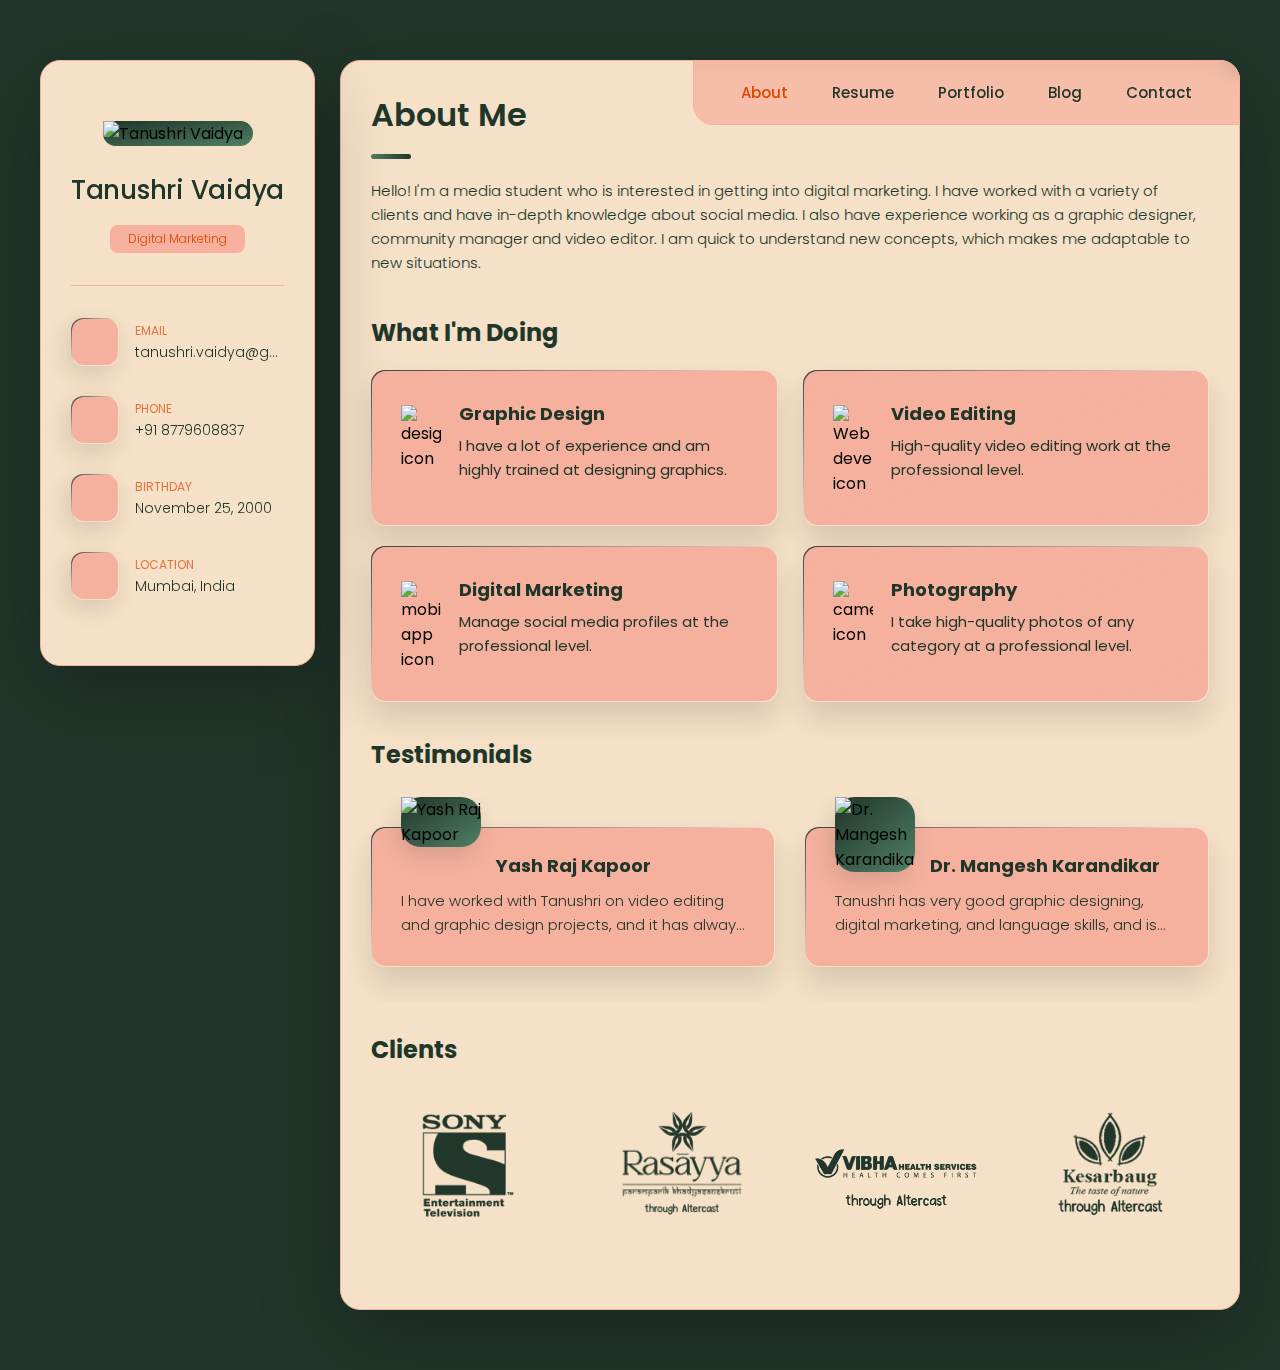
==== commit 3e120055: "Remove clients" ====
--- a/index.html
+++ b/index.html
@@ -519,7 +519,7 @@
 								</a>
 							</li>
 
-							<li class="clients-item">
+							<!-- <li class="clients-item">
 								<a href="https://www.tonicworldwide.com">
 									<img
 										src="./assets/images/logo-3-color.png"
@@ -535,7 +535,7 @@
 										alt="Altercast LLP Logo"
 									/>
 								</a>
-							</li>
+							</li> -->
 
 							<li class="clients-item">
 								<a href="https://www.facebook.com/rasayya">
@@ -546,7 +546,7 @@
 								</a>
 							</li>
 
-							<li class="clients-item">
+							<!-- <li class="clients-item">
 								<a href="https://www.conspiracycraft.net">
 									<img
 										src="./assets/images/logo-1-color.png"
@@ -562,7 +562,7 @@
 										alt="The Studio - SM Shetty Logo"
 									/>
 								</a>
-							</li>
+							</li> -->
 
 							<li class="clients-item">
 								<a href="https://vibhahealth.com">
@@ -675,22 +675,22 @@
 							<li class="timeline-item">
 								<h4 class="h4 timeline-item-title">Graphic Design Intern</h4>
 
-								<span>2023 - Present</span>
+								<span>2023 - 2024</span>
 
 								<p class="timeline-text">
 									I am working currently as a graphic design intern for ConvergenSEE Asia.
 								</p>
 							</li>
 
-							<!-- <li class="timeline-item">
+							<li class="timeline-item">
 								<h4 class="h4 timeline-item-title">Founder - Tanity</h4>
 
-								<span>2023 - Present</span>
+								<span>2023</span>
 
 								<p class="timeline-text">
 									Tanity is handmade clay jewellery business that focuses on providing comfort through art.
 								</p>
-							</li> -->
+							</li>
 
 							<!-- <li class="timeline-item">
 								<h4 class="h4 timeline-item-title">Lead Social Media Manager</h4>
@@ -936,6 +936,270 @@
 						</div>
 
 						<ul class="project-list">
+							<li
+								class="project-item active"
+								data-filter-item
+								data-category="graphic design"
+							>
+								<a href="./assets/images/Aptech2.png" target="_blank">
+									<figure class="project-img">
+										<div class="project-item-icon-box">
+											<ion-icon name="eye-outline"></ion-icon>
+										</div>
+
+										<img
+											src="./assets/images/Aptech2.png"
+											alt="Graphic Design for Unicorn"
+											loading="lazy"
+										/>
+									</figure>
+
+									<h3 class="project-title">Advertisement</h3>
+
+									<p class="project-category">Social Media</p>
+								</a>
+							</li>
+
+							<li
+								class="project-item active"
+								data-filter-item
+								data-category="graphic design"
+							>
+								<a href="./assets/images/Himalaya1.png" target="_blank">
+									<figure class="project-img">
+										<div class="project-item-icon-box">
+											<ion-icon name="eye-outline"></ion-icon>
+										</div>
+
+										<img
+											src="./assets/images/Himalaya1.png"
+											alt="Graphic Design for Unicorn"
+											loading="lazy"
+										/>
+									</figure>
+
+									<h3 class="project-title">Advertisement</h3>
+
+									<p class="project-category">Social Media</p>
+								</a>
+							</li>
+
+							<li
+								class="project-item active"
+								data-filter-item
+								data-category="graphic design"
+							>
+								<a href="./assets/images/Himalaya2.png" target="_blank">
+									<figure class="project-img">
+										<div class="project-item-icon-box">
+											<ion-icon name="eye-outline"></ion-icon>
+										</div>
+
+										<img
+											src="./assets/images/Himalaya2.png"
+											alt="Graphic Design for Unicorn"
+											loading="lazy"
+										/>
+									</figure>
+
+									<h3 class="project-title">Advertisement</h3>
+
+									<p class="project-category">Social Media</p>
+								</a>
+							</li>
+
+							<li
+								class="project-item active"
+								data-filter-item
+								data-category="graphic design"
+							>
+								<a href="./assets/images/Himalaya3.png" target="_blank">
+									<figure class="project-img">
+										<div class="project-item-icon-box">
+											<ion-icon name="eye-outline"></ion-icon>
+										</div>
+
+										<img
+											src="./assets/images/Himalaya3.png"
+											alt="Graphic Design for Unicorn"
+											loading="lazy"
+										/>
+									</figure>
+
+									<h3 class="project-title">Advertisement</h3>
+
+									<p class="project-category">Social Media</p>
+								</a>
+							</li>
+
+							<li
+								class="project-item active"
+								data-filter-item
+								data-category="graphic design"
+							>
+								<a href="./assets/images/Mahindra2.png" target="_blank">
+									<figure class="project-img">
+										<div class="project-item-icon-box">
+											<ion-icon name="eye-outline"></ion-icon>
+										</div>
+
+										<img
+											src="./assets/images/Mahindra2.png"
+											alt="Graphic Design for Unicorn"
+											loading="lazy"
+										/>
+									</figure>
+
+									<h3 class="project-title">Advertisement</h3>
+
+									<p class="project-category">Social Media</p>
+								</a>
+							</li>
+
+							<li
+								class="project-item active"
+								data-filter-item
+								data-category="graphic design"
+							>
+								<a href="./assets/images/Unicorn1.jpg" target="_blank">
+									<figure class="project-img">
+										<div class="project-item-icon-box">
+											<ion-icon name="eye-outline"></ion-icon>
+										</div>
+
+										<img
+											src="./assets/images/Unicorn1.jpg"
+											alt="Graphic Design for Unicorn"
+											loading="lazy"
+										/>
+									</figure>
+
+									<h3 class="project-title">Advertisement</h3>
+
+									<p class="project-category">Social Media</p>
+								</a>
+							</li>
+
+							<li
+								class="project-item active"
+								data-filter-item
+								data-category="graphic design"
+							>
+								<a href="./assets/images/Aptech1.jpg" target="_blank">
+									<figure class="project-img">
+										<div class="project-item-icon-box">
+											<ion-icon name="eye-outline"></ion-icon>
+										</div>
+
+										<img
+											src="./assets/images/Aptech1.jpg"
+											alt="Graphic Design for Aptech"
+											loading="lazy"
+										/>
+									</figure>
+
+									<h3 class="project-title">Advertisement</h3>
+
+									<p class="project-category">Social Media</p>
+								</a>
+							</li>
+
+							<li
+								class="project-item active"
+								data-filter-item
+								data-category="graphic design"
+							>
+								<a href="./assets/images/GoPizza1.jpg" target="_blank">
+									<figure class="project-img">
+										<div class="project-item-icon-box">
+											<ion-icon name="eye-outline"></ion-icon>
+										</div>
+
+										<img
+											src="./assets/images/GoPizza1.jpg"
+											alt="Graphic Design for GoPizza"
+											loading="lazy"
+										/>
+									</figure>
+
+									<h3 class="project-title">Advertisement</h3>
+
+									<p class="project-category">Social Media</p>
+								</a>
+							</li>
+
+							<li
+								class="project-item active"
+								data-filter-item
+								data-category="graphic design"
+							>
+								<a href="./assets/images/GoPizza2.jpg" target="_blank">
+									<figure class="project-img">
+										<div class="project-item-icon-box">
+											<ion-icon name="eye-outline"></ion-icon>
+										</div>
+
+										<img
+											src="./assets/images/GoPizza2.jpg"
+											alt="Graphic Design for GoPizza"
+											loading="lazy"
+										/>
+									</figure>
+
+									<h3 class="project-title">Advertisement</h3>
+
+									<p class="project-category">Social Media</p>
+								</a>
+							</li>
+
+							<li
+								class="project-item active"
+								data-filter-item
+								data-category="graphic design"
+							>
+								<a href="./assets/images/Kotak1.jpg" target="_blank">
+									<figure class="project-img">
+										<div class="project-item-icon-box">
+											<ion-icon name="eye-outline"></ion-icon>
+										</div>
+
+										<img
+											src="./assets/images/Kotak1.jpg"
+											alt="Graphic Design for Kotak"
+											loading="lazy"
+										/>
+									</figure>
+
+									<h3 class="project-title">Advertisement</h3>
+
+									<p class="project-category">Social Media</p>
+								</a>
+							</li>
+
+							<li
+								class="project-item active"
+								data-filter-item
+								data-category="graphic design"
+							>
+								<a href="./assets/images/Mahindra1.jpg" target="_blank">
+									<figure class="project-img">
+										<div class="project-item-icon-box">
+											<ion-icon name="eye-outline"></ion-icon>
+										</div>
+
+										<img
+											src="./assets/images/Mahindra1.jpg"
+											alt="Graphic Design for Mahindra"
+											loading="lazy"
+										/>
+									</figure>
+
+									<h3 class="project-title">Advertisement</h3>
+
+									<p class="project-category">Social Media</p>
+								</a>
+							</li>
+
 							<li
 								class="project-item active"
 								data-filter-item
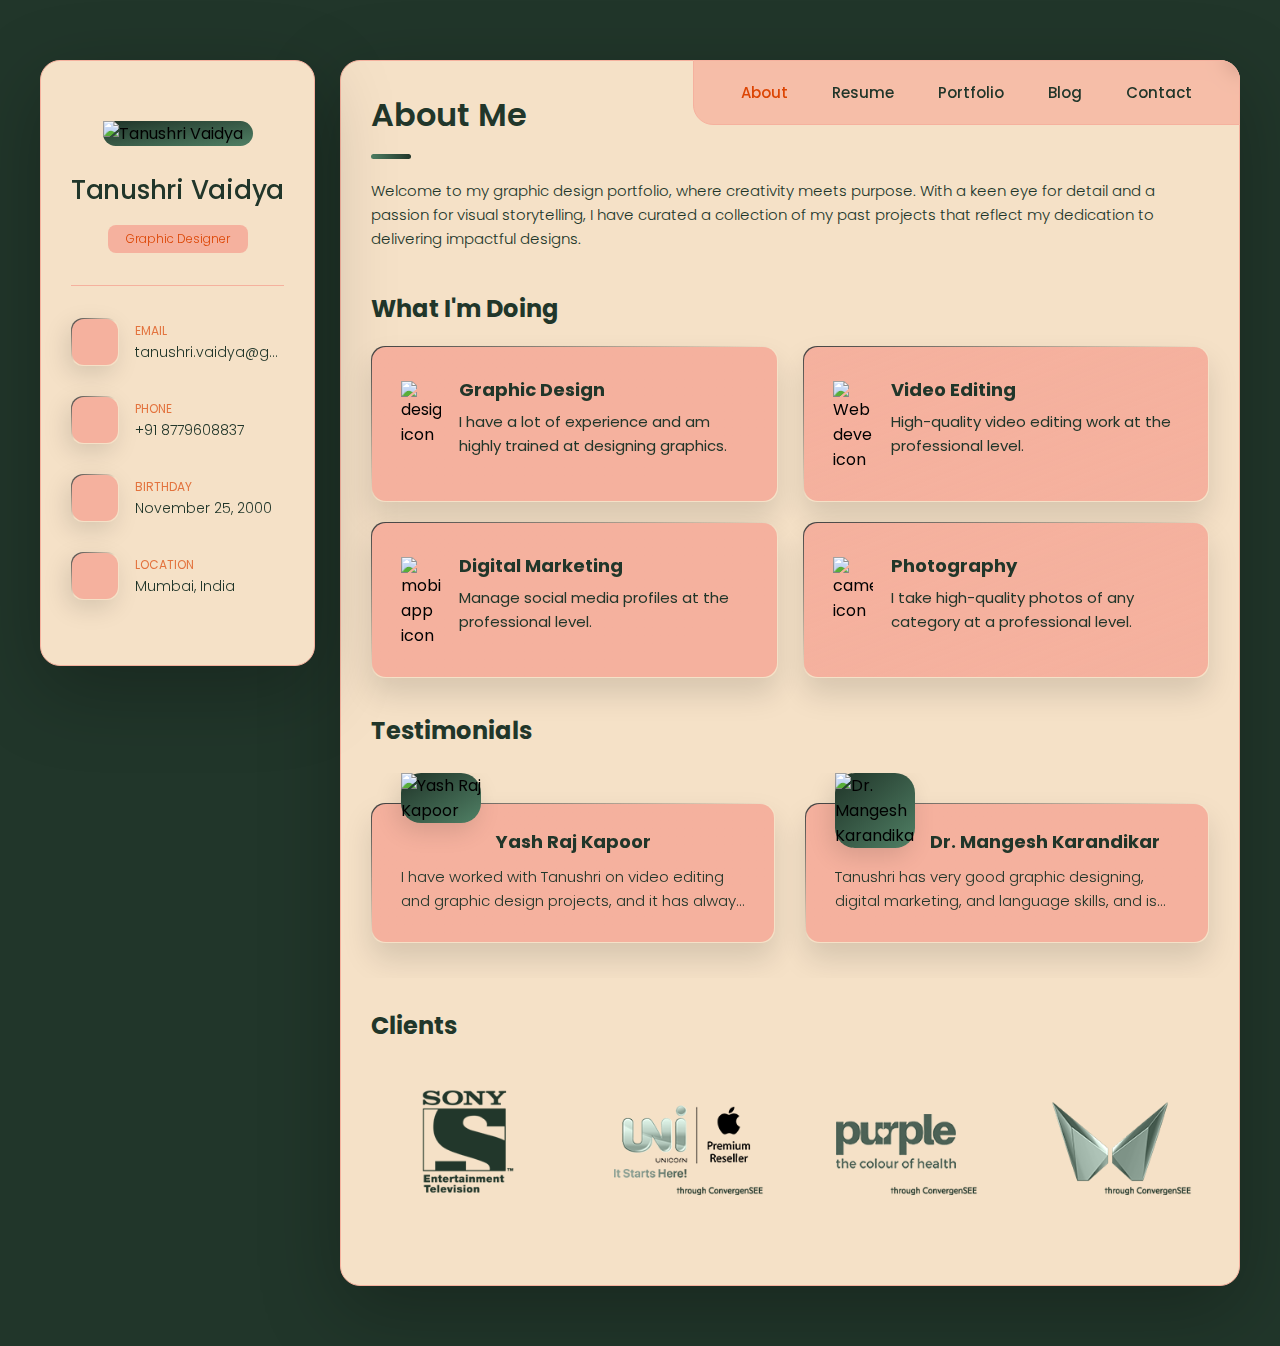
==== commit fd191d09: "Updated logos and titles" ====
--- a/index.html
+++ b/index.html
@@ -8,11 +8,11 @@
 		<meta content="website" property="og:type" />
 		<meta content="Tanushri Vaidya" property="og:title" />
 		<meta
-			content="I'm a media student pursuing Digital Marketing."
+			content="Leveled up from Media Studies to Graphic Design."
 			property="fb:site_name"
 		/>
 		<meta
-			content="I'm a media student who aims to work in the Digital Marketing and Community Management fields."
+			content="Media studies alum, now designing the future!"
 			property="og:description"
 		/>
 		<meta content="https://tanushrivaidya.in" property="og:url" />
@@ -71,7 +71,7 @@
 					<div class="info-content">
 						<h1 class="name" title="Tanushri Vaidya">Tanushri Vaidya</h1>
 
-						<p class="title">Digital Marketing</p>
+						<p class="title">Graphic Designer</p>
 					</div>
 
 					<button class="info_more-btn" data-sidebar-btn>
@@ -227,7 +227,7 @@
 
 					<section class="about-text">
 						<p>
-							Hello! I'm a media student who is interested in getting into digital marketing. I have worked with a variety of clients and have in-depth knowledge about social media. I also have experience working as a graphic designer, community manager and video editor. I am quick to understand new concepts, which makes me adaptable to new situations.
+							Welcome to my graphic design portfolio, where creativity meets purpose. With a keen eye for detail and a passion for visual storytelling, I have curated a collection of my past projects that reflect my dedication to delivering impactful designs.
 						</p>
 
 						<!-- <p>
@@ -516,6 +516,48 @@
 							<li class="clients-item">
 								<a href="https://twitter.com/SonyTV">
 									<img src="./assets/images/logo-2-color.png" alt="Sony Logo" />
+								</a>
+							</li>
+
+							<li class="clients-item">
+								<a href="https://shop.unicornstore.in/">
+									<img src="./assets/images/logo-12-color.png" alt="Unicorn" />
+								</a>
+							</li>
+
+							<li class="clients-item">
+								<a href="https://www.purplehealth.com/">
+									<img src="./assets/images/logo-13-color.png" alt="Purple Health" />
+								</a>
+							</li>
+
+							<li class="clients-item">
+								<a href="https://auto.mahindra.com/">
+									<img src="./assets/images/logo-14-color.png" alt="Mahindra" />
+								</a>
+							</li>
+
+							<li class="clients-item">
+								<a href="https://www.aptechlearning.com/it/">
+									<img src="./assets/images/logo-15-color.png" alt="Aptech" />
+								</a>
+							</li>
+
+							<li class="clients-item">
+								<a href="https://www.primeloans.kotak.com/">
+									<img src="./assets/images/logo-16-color.png" alt="Kotak Mahindra Prime" />
+								</a>
+							</li>
+
+							<li class="clients-item">
+								<a href="https://himalayawellness.in/">
+									<img src="./assets/images/logo-17-color.png" alt="Himalaya" />
+								</a>
+							</li>
+
+							<li class="clients-item">
+								<a href="https://www.lokal.in/">
+									<img src="./assets/images/logo-18-color.png" alt="Lokal" />
 								</a>
 							</li>
 
